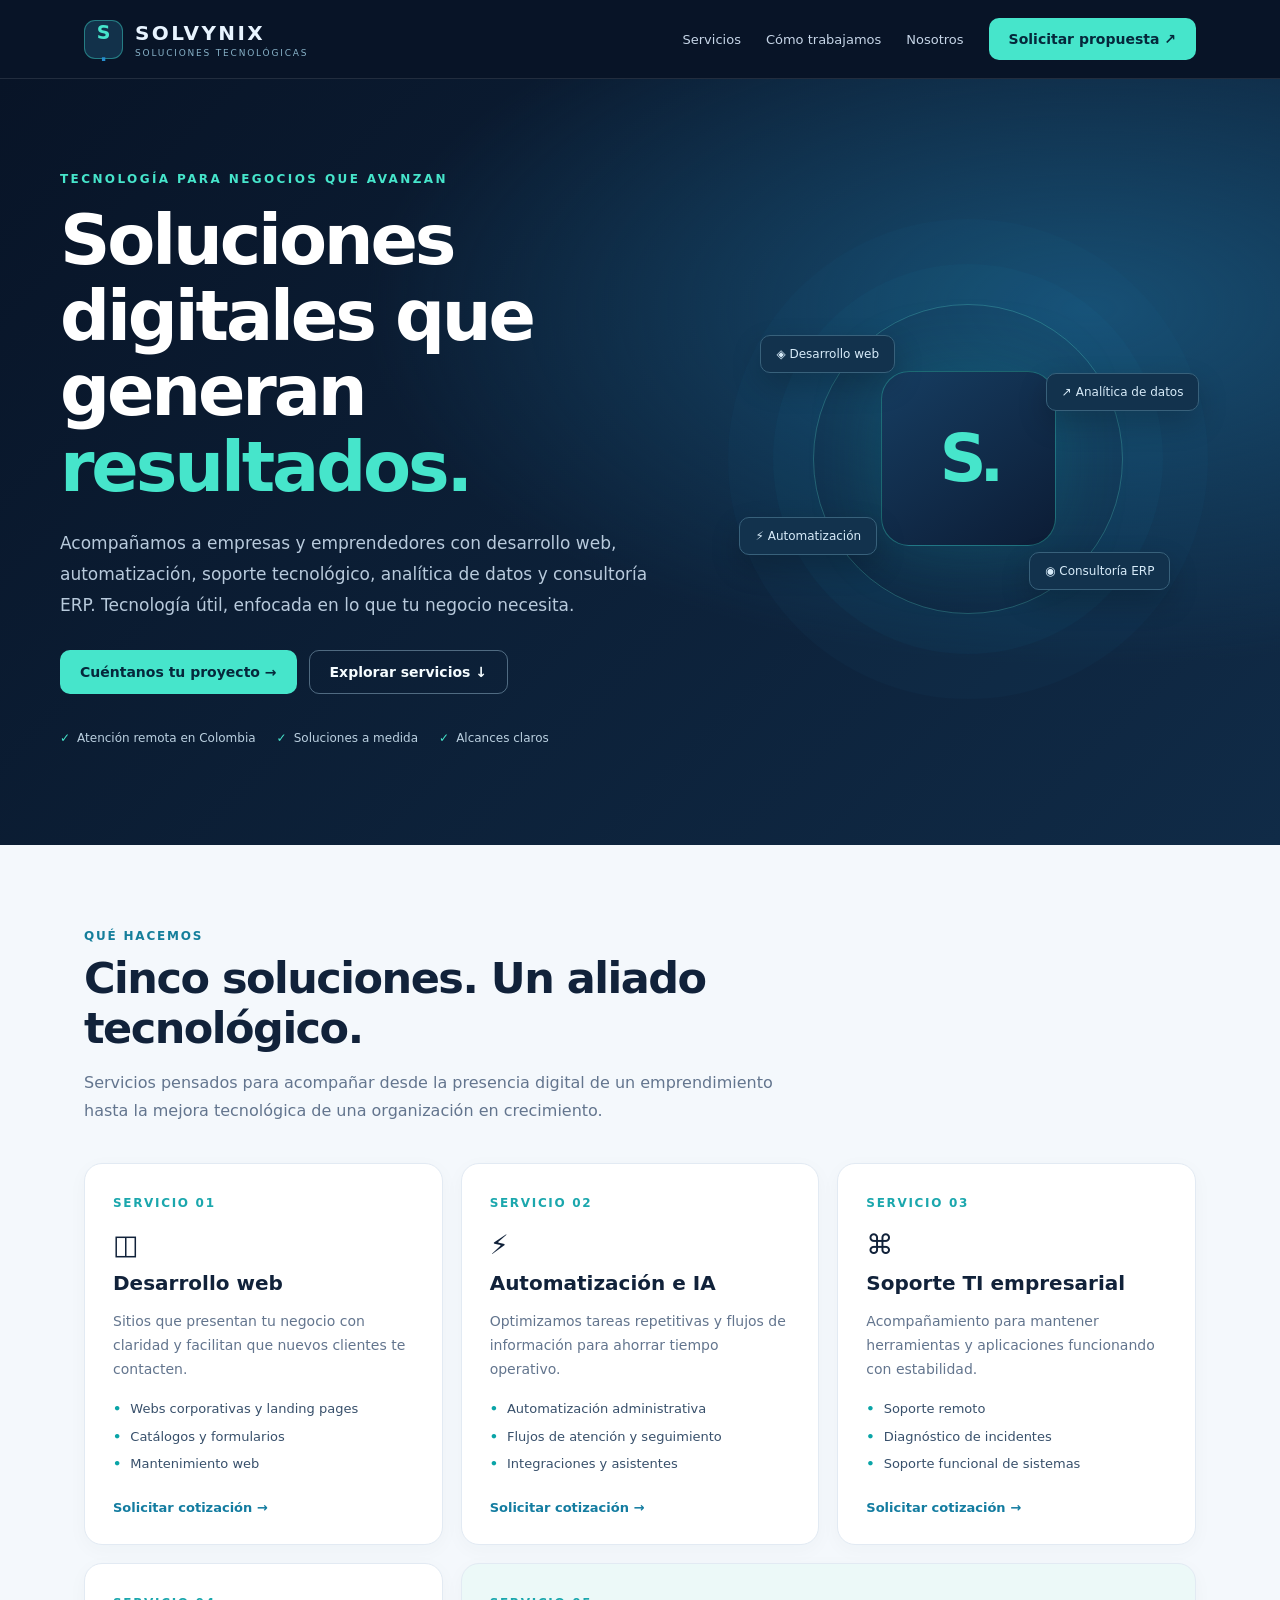
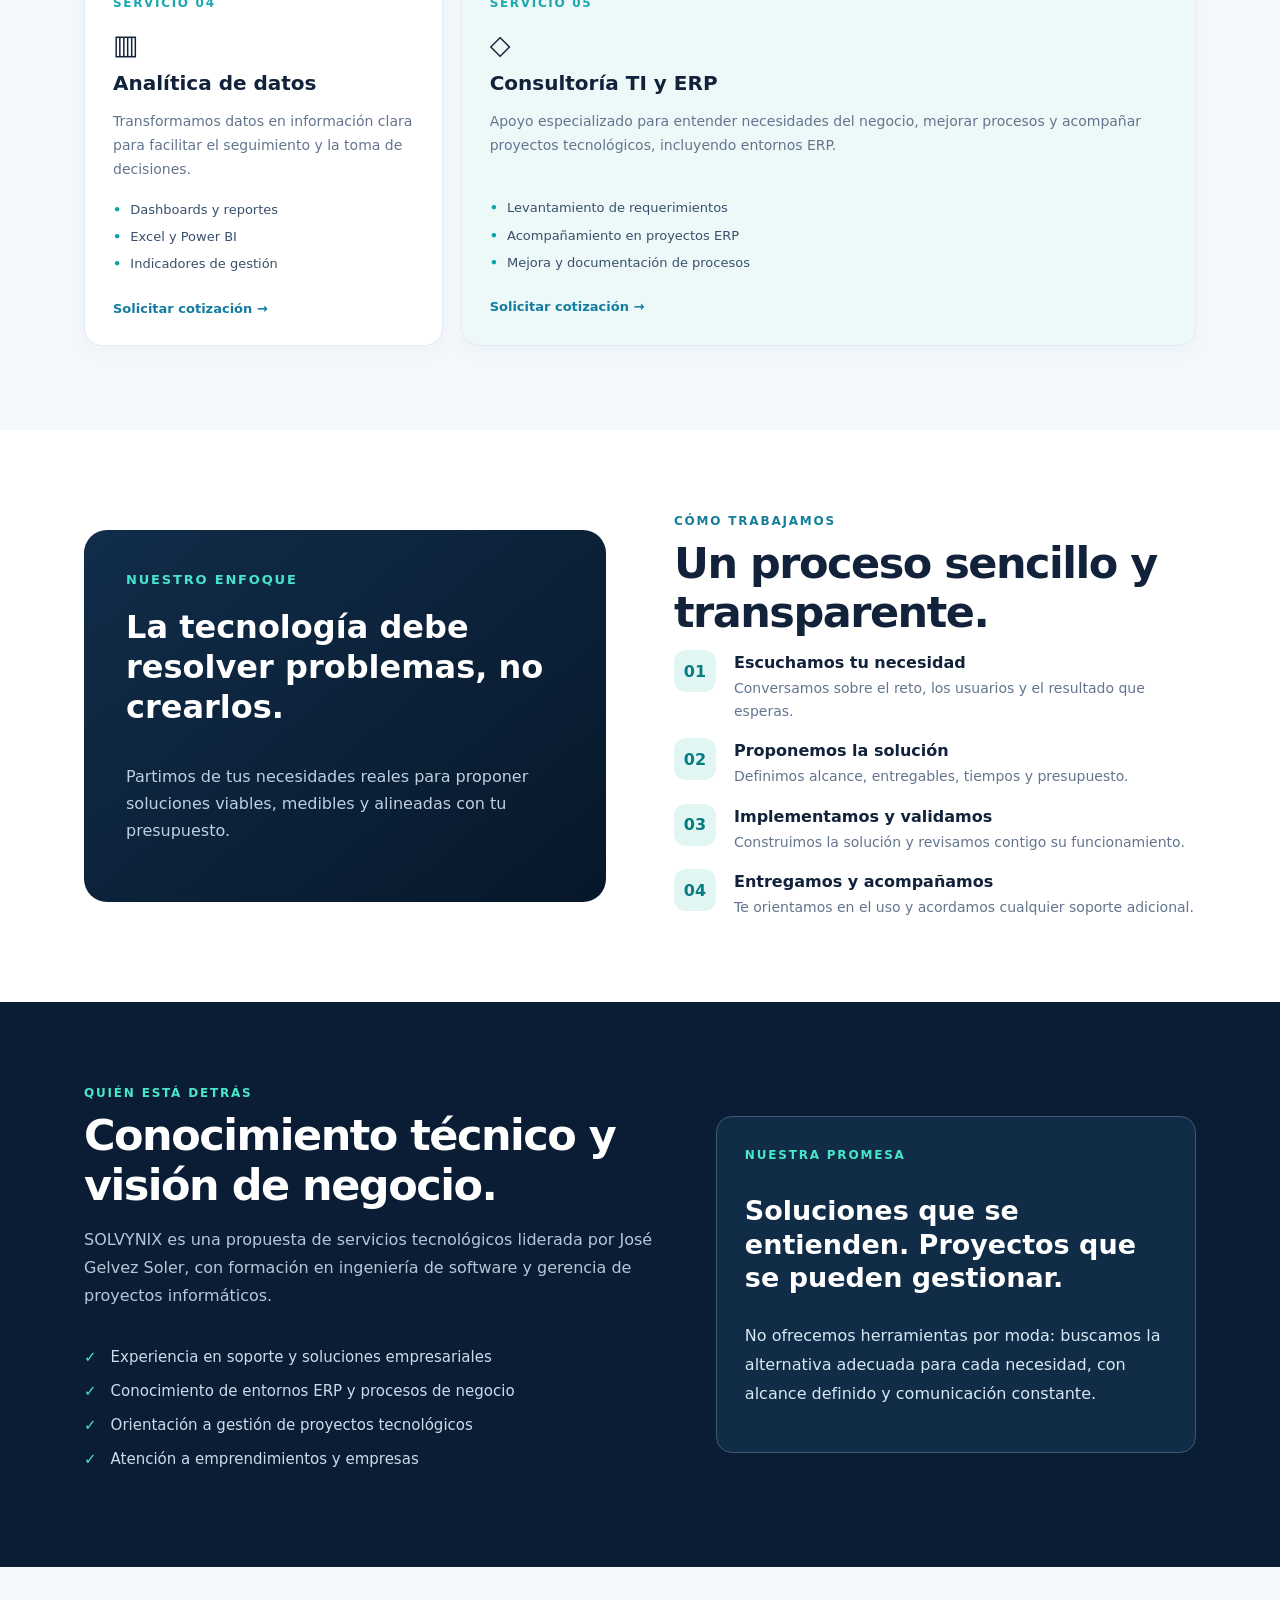
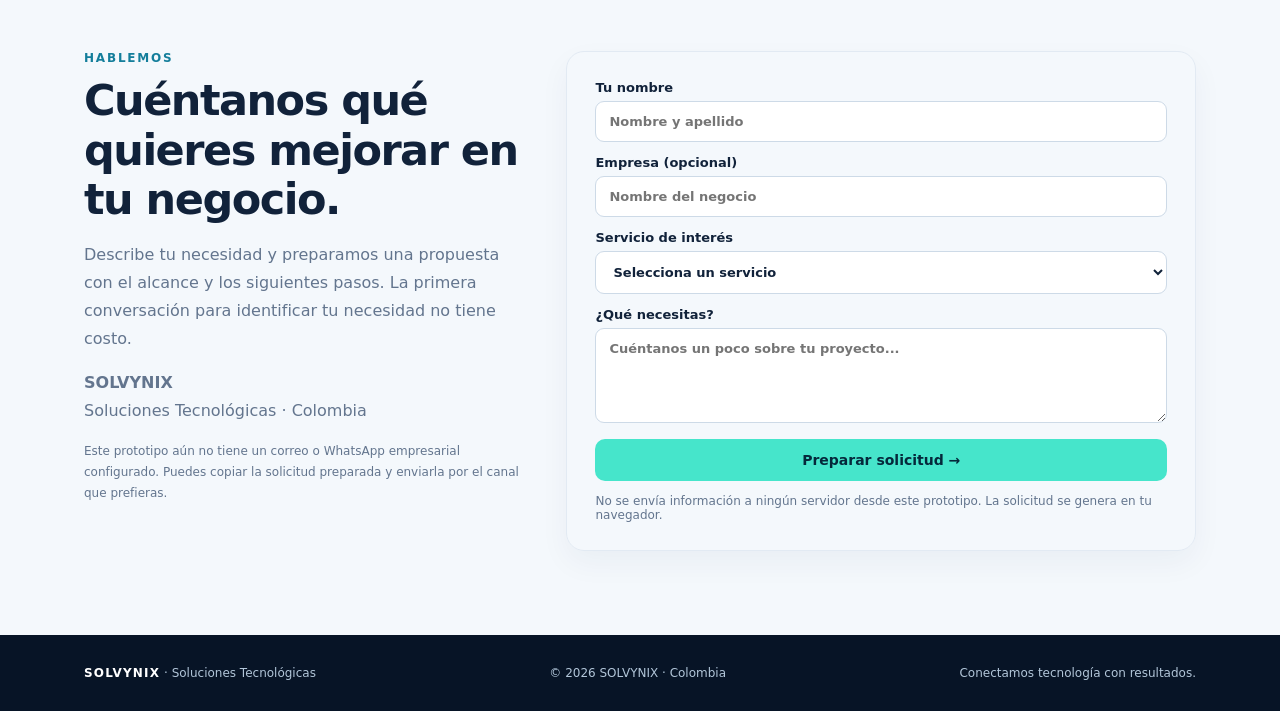
==== index.html @ fec9b582 "Add files via upload" ====
<!doctype html>
<html lang="es">
<head>
<meta charset="utf-8"/><meta name="viewport" content="width=device-width, initial-scale=1"/>
<meta name="description" content="SOLVYNIX: desarrollo web, automatización e IA, soporte TI, analítica de datos y consultoría ERP para empresas en Colombia."/>
<title>SOLVYNIX | Soluciones Tecnológicas</title>
<style>
:root{--navy:#081427;--navy2:#102440;--aqua:#46e5cb;--blue:#328ff5;--paper:#f4f8fc;--ink:#11223a;--muted:#63758e;--line:#e2eaf3}*{box-sizing:border-box}html{scroll-behavior:smooth}body{margin:0;font-family:Inter,ui-sans-serif,system-ui,-apple-system,"Segoe UI",sans-serif;color:var(--ink);background:white}a{text-decoration:none;color:inherit}button,input,textarea,select{font:inherit}button{cursor:pointer} .container{max-width:1160px;padding:0 24px;margin:auto}.top{background:var(--navy);color:#e8f4ff;position:sticky;top:0;z-index:99;border-bottom:1px solid #ffffff1b}.bar{display:flex;align-items:center;justify-content:space-between;min-height:78px;gap:20px}.brand{display:flex;align-items:center;gap:12px}.brand-mark{width:39px;height:39px;border:1px solid #40ead569;border-radius:11px;display:grid;place-items:center;color:var(--aqua);font-weight:900;font-size:19px;background:#12314a}.brand strong{letter-spacing:.12em;font-size:20px}.brand small{display:block;color:#87b1c7;font-size:9px;letter-spacing:.2em;margin-top:3px}.navlinks{display:flex;gap:25px;align-items:center;font-size:13px;color:#c6d5e7}.navlinks a:hover{color:var(--aqua)}.btn{border:0;border-radius:10px;padding:13px 20px;display:inline-flex;align-items:center;justify-content:center;gap:8px;font-weight:700;font-size:14px;transition:transform .2s,background .2s}.btn:hover{transform:translateY(-2px)}.primary{background:var(--aqua);color:#05283b}.outline{border:1px solid #94b6cc80;color:#f5fcff;background:transparent}.dark{background:var(--navy);color:white}.menu{display:none;background:transparent;color:white;border:1px solid #ffffff45;border-radius:8px;padding:8px}.hero{background:radial-gradient(ellipse at 85% 30%,#174e72 0,transparent 47%),linear-gradient(135deg,#081427,#102b47);color:white;overflow:hidden}.hero-inner{display:grid;grid-template-columns:1.1fr .9fr;gap:42px;align-items:center;padding:93px 0 100px}.eyebrow{text-transform:uppercase;font-size:12px;letter-spacing:.2em;font-weight:800;color:var(--aqua)}h1{font-size:clamp(42px,5.5vw,70px);line-height:1.08;letter-spacing:-.045em;margin:17px 0 23px}h1 em{font-style:normal;color:var(--aqua)}.lead{font-size:17px;line-height:1.8;color:#b8cadc;max-width:610px}.actions{display:flex;flex-wrap:wrap;gap:12px;margin-top:30px}.checks{display:flex;gap:21px;flex-wrap:wrap;color:#bbd0e0;font-size:12px;margin-top:37px}.checks span:before{content:'✓';color:var(--aqua);margin-right:7px}.visual{position:relative;min-height:380px;display:grid;place-items:center}.orbit{width:310px;height:310px;border-radius:50%;border:1px solid #64f8e43d;box-shadow:0 0 0 40px #1c90bb0c,0 0 0 85px #1c90bb09;display:grid;place-items:center;position:relative}.core{width:175px;height:175px;background:linear-gradient(145deg,#163d61,#0c1c35);border:1px solid #37ddc85e;box-shadow:0 0 80px #0bd7ca23;border-radius:28px;display:grid;place-items:center;font-size:65px;font-weight:900;color:var(--aqua);letter-spacing:-.11em}.pill{position:absolute;background:#12324d;border:1px solid #38617b;border-radius:10px;padding:11px 15px;font-size:12px;color:#d7ebf9;box-shadow:0 12px 30px #0003}.p1{top:30px;left:-54px}.p2{top:68px;right:-77px}.p3{bottom:58px;left:-75px}.p4{bottom:23px;right:-48px}.section{padding:84px 0}.soft{background:var(--paper)}.section-head{max-width:735px;margin-bottom:38px}.kicker{color:#147e9b;font-weight:800;text-transform:uppercase;font-size:12px;letter-spacing:.15em}h2{font-size:clamp(29px,4vw,43px);line-height:1.15;letter-spacing:-.035em;margin:11px 0 13px}.section-head p{color:var(--muted);line-height:1.75}.cards{display:grid;grid-template-columns:repeat(3,1fr);gap:18px}.card{border:1px solid var(--line);border-radius:18px;padding:28px;background:#fff;box-shadow:0 5px 20px #15314b08}.card:hover{border-color:#65c5d4;box-shadow:0 14px 34px #15314b14}.card .num{color:#1ba7ad;font-size:12px;font-weight:800;letter-spacing:.14em}.card .symbol{font-size:27px;margin:18px 0 9px}.card h3{font-size:20px;line-height:1.3;margin:10px 0}.card p{color:var(--muted);font-size:14px;line-height:1.7;min-height:70px}.card ul{padding:0;list-style:none;color:#38506b;font-size:13px;line-height:2.1}.card li:before{content:'•';color:#0aa4a7;font-weight:bold;margin-right:9px}.card a{display:inline-flex;font-size:13px;font-weight:750;color:#137ca0;margin-top:10px}.card.wide{grid-column:span 2;background:#ecf9f8}.split{display:grid;grid-template-columns:1fr 1fr;gap:68px;align-items:center}.dark-panel{background:linear-gradient(140deg,#112d4a,#071729);border-radius:23px;padding:42px;color:white;min-height:355px;display:flex;flex-direction:column;justify-content:center}.dark-panel .small{color:var(--aqua);font-size:13px;letter-spacing:.14em;text-transform:uppercase;font-weight:800}.dark-panel h3{font-size:32px;line-height:1.25;margin:20px 0}.dark-panel p{color:#bdd0e2;line-height:1.7}.steps{display:grid;gap:16px}.step{display:flex;gap:18px;align-items:flex-start}.step b{display:grid;place-items:center;flex-shrink:0;height:42px;width:42px;border-radius:12px;background:#e1f6f3;color:#087d81}.step strong{display:block;margin:3px 0 5px}.step p{margin:0;color:var(--muted);font-size:14px;line-height:1.6}.expert{background:#0b1d34;color:white}.expert .section-head p{color:#b7c6d8}.expert-grid{display:grid;grid-template-columns:1.1fr .9fr;gap:45px;align-items:center}.expert ul{list-style:none;padding:0;display:grid;gap:16px;color:#ccdbeb;font-size:15px}.expert li:before{content:'✓';margin-right:14px;color:var(--aqua)}.expert-note{border:1px solid #3c5b75;background:#112c46;padding:28px;border-radius:16px;line-height:1.8;color:#d7e7f3}.contact-wrap{display:grid;grid-template-columns:.82fr 1.18fr;gap:45px;align-items:start}.contact-wrap p{color:var(--muted);line-height:1.75}.contact-box{border:1px solid var(--line);border-radius:18px;padding:28px;box-shadow:0 12px 30px #1731500c}.fields{display:grid;gap:13px}.fields label{font-size:13px;font-weight:700}.fields input,.fields select,.fields textarea{width:100%;padding:12px 13px;border:1px solid #cddae7;border-radius:9px;background:white;color:var(--ink);margin-top:6px;outline-color:#1ab8b1}.fields textarea{min-height:95px;resize:vertical}.muted{font-size:12px;color:var(--muted)}.status{font-size:13px;padding:12px;background:#eff9fa;border-radius:8px;display:none;line-height:1.6}.footer{background:#071426;color:#b2c6d9;padding:31px 0;font-size:12px}.foot-inner{display:flex;justify-content:space-between;gap:18px;flex-wrap:wrap}.foot-inner strong{color:white;letter-spacing:.1em}.mobile-only{display:none}@media(max-width:850px){.navlinks{display:none;position:absolute;top:77px;left:0;right:0;background:#0b1d34;padding:24px;flex-direction:column;align-items:flex-start}.navlinks.show{display:flex}.menu{display:block}.hero-inner{grid-template-columns:1fr;padding:70px 0}.visual{min-height:310px}.orbit{transform:scale(.76)}.cards{grid-template-columns:repeat(2,1fr)}.split,.expert-grid,.contact-wrap{grid-template-columns:1fr;gap:32px}.section{padding:65px 0}}@media(max-width:580px){.container{padding:0 18px}.hero-inner{padding:53px 0 37px}.visual{min-height:260px}.orbit{transform:scale(.66)}h1{font-size:43px}.lead{font-size:15px}.cards{grid-template-columns:1fr}.card.wide{grid-column:span 1}.card p{min-height:0}.bar{min-height:70px}.brand strong{font-size:17px}.navlinks{top:69px}.actions .btn{width:100%}.contact-box{padding:20px}}
</style>
</head>
<body>
<header class="top"><div class="container bar"><a href="#inicio" class="brand" aria-label="SOLVYNIX inicio"><span class="brand-mark">S<span style="color:#258dcd">.</span></span><span><strong>SOLVYNIX</strong><small>SOLUCIONES TECNOLÓGICAS</small></span></a><button class="menu" id="menu" aria-label="Abrir menú" aria-expanded="false">☰</button><nav class="navlinks" id="nav"><a href="#servicios">Servicios</a><a href="#metodologia">Cómo trabajamos</a><a href="#nosotros">Nosotros</a><a href="#contacto" class="btn primary">Solicitar propuesta ↗</a></nav></div></header>
<main>
<section class="hero" id="inicio"><div class="container hero-inner"><div><div class="eyebrow">Tecnología para negocios que avanzan</div><h1>Soluciones digitales que generan <em>resultados.</em></h1><p class="lead">Acompañamos a empresas y emprendedores con desarrollo web, automatización, soporte tecnológico, analítica de datos y consultoría ERP. Tecnología útil, enfocada en lo que tu negocio necesita.</p><div class="actions"><a href="#contacto" class="btn primary">Cuéntanos tu proyecto →</a><a href="#servicios" class="btn outline">Explorar servicios ↓</a></div><div class="checks"><span>Atención remota en Colombia</span><span>Soluciones a medida</span><span>Alcances claros</span></div></div><div class="visual" aria-hidden="true"><div class="orbit"><div class="core">S.</div><span class="pill p1">◈ Desarrollo web</span><span class="pill p2">↗ Analítica de datos</span><span class="pill p3">⚡ Automatización</span><span class="pill p4">◉ Consultoría ERP</span></div></div></div></section>
<section class="section soft" id="servicios"><div class="container"><div class="section-head"><div class="kicker">Qué hacemos</div><h2>Cinco soluciones. Un aliado tecnológico.</h2><p>Servicios pensados para acompañar desde la presencia digital de un emprendimiento hasta la mejora tecnológica de una organización en crecimiento.</p></div><div class="cards">
<article class="card"><span class="num">SERVICIO 01</span><div class="symbol">◫</div><h3>Desarrollo web</h3><p>Sitios que presentan tu negocio con claridad y facilitan que nuevos clientes te contacten.</p><ul><li>Webs corporativas y landing pages</li><li>Catálogos y formularios</li><li>Mantenimiento web</li></ul><a href="#contacto" data-service="Desarrollo web">Solicitar cotización →</a></article>
<article class="card"><span class="num">SERVICIO 02</span><div class="symbol">⚡</div><h3>Automatización e IA</h3><p>Optimizamos tareas repetitivas y flujos de información para ahorrar tiempo operativo.</p><ul><li>Automatización administrativa</li><li>Flujos de atención y seguimiento</li><li>Integraciones y asistentes</li></ul><a href="#contacto" data-service="Automatización e IA">Solicitar cotización →</a></article>
<article class="card"><span class="num">SERVICIO 03</span><div class="symbol">⌘</div><h3>Soporte TI empresarial</h3><p>Acompañamiento para mantener herramientas y aplicaciones funcionando con estabilidad.</p><ul><li>Soporte remoto</li><li>Diagnóstico de incidentes</li><li>Soporte funcional de sistemas</li></ul><a href="#contacto" data-service="Soporte TI empresarial">Solicitar cotización →</a></article>
<article class="card"><span class="num">SERVICIO 04</span><div class="symbol">▥</div><h3>Analítica de datos</h3><p>Transformamos datos en información clara para facilitar el seguimiento y la toma de decisiones.</p><ul><li>Dashboards y reportes</li><li>Excel y Power BI</li><li>Indicadores de gestión</li></ul><a href="#contacto" data-service="Analítica de datos">Solicitar cotización →</a></article>
<article class="card wide"><span class="num">SERVICIO 05</span><div class="symbol">◇</div><h3>Consultoría TI y ERP</h3><p>Apoyo especializado para entender necesidades del negocio, mejorar procesos y acompañar proyectos tecnológicos, incluyendo entornos ERP.</p><ul><li>Levantamiento de requerimientos</li><li>Acompañamiento en proyectos ERP</li><li>Mejora y documentación de procesos</li></ul><a href="#contacto" data-service="Consultoría TI y ERP">Solicitar cotización →</a></article>
</div></div></section>
<section class="section" id="metodologia"><div class="container split"><div class="dark-panel"><div class="small">Nuestro enfoque</div><h3>La tecnología debe resolver problemas, no crearlos.</h3><p>Partimos de tus necesidades reales para proponer soluciones viables, medibles y alineadas con tu presupuesto.</p></div><div><div class="kicker">Cómo trabajamos</div><h2>Un proceso sencillo y transparente.</h2><div class="steps"><div class="step"><b>01</b><div><strong>Escuchamos tu necesidad</strong><p>Conversamos sobre el reto, los usuarios y el resultado que esperas.</p></div></div><div class="step"><b>02</b><div><strong>Proponemos la solución</strong><p>Definimos alcance, entregables, tiempos y presupuesto.</p></div></div><div class="step"><b>03</b><div><strong>Implementamos y validamos</strong><p>Construimos la solución y revisamos contigo su funcionamiento.</p></div></div><div class="step"><b>04</b><div><strong>Entregamos y acompañamos</strong><p>Te orientamos en el uso y acordamos cualquier soporte adicional.</p></div></div></div></div></div></section>
<section class="section expert" id="nosotros"><div class="container expert-grid"><div><div class="section-head"><div class="kicker" style="color:#48e7c9">Quién está detrás</div><h2>Conocimiento técnico y visión de negocio.</h2><p>SOLVYNIX es una propuesta de servicios tecnológicos liderada por José Gelvez Soler, con formación en ingeniería de software y gerencia de proyectos informáticos.</p></div><ul><li>Experiencia en soporte y soluciones empresariales</li><li>Conocimiento de entornos ERP y procesos de negocio</li><li>Orientación a gestión de proyectos tecnológicos</li><li>Atención a emprendimientos y empresas</li></ul></div><div class="expert-note"><div class="kicker" style="color:#48e7c9">Nuestra promesa</div><h3 style="font-size:27px;line-height:1.25;color:white">Soluciones que se entienden. Proyectos que se pueden gestionar.</h3><p>No ofrecemos herramientas por moda: buscamos la alternativa adecuada para cada necesidad, con alcance definido y comunicación constante.</p></div></div></section>
<section class="section soft" id="contacto"><div class="container contact-wrap"><div><div class="kicker">Hablemos</div><h2>Cuéntanos qué quieres mejorar en tu negocio.</h2><p>Describe tu necesidad y preparamos una propuesta con el alcance y los siguientes pasos. La primera conversación para identificar tu necesidad no tiene costo.</p><p><strong>SOLVYNIX</strong><br/>Soluciones Tecnológicas · Colombia</p><p class="muted">Este prototipo aún no tiene un correo o WhatsApp empresarial configurado. Puedes copiar la solicitud preparada y enviarla por el canal que prefieras.</p></div><form class="contact-box fields" id="leadForm"><label>Tu nombre<input id="name" placeholder="Nombre y apellido" required maxlength="100"/></label><label>Empresa (opcional)<input id="company" placeholder="Nombre del negocio" maxlength="100"/></label><label>Servicio de interés<select id="service" required><option value="">Selecciona un servicio</option><option>Desarrollo web</option><option>Automatización e IA</option><option>Soporte TI empresarial</option><option>Analítica de datos</option><option>Consultoría TI y ERP</option><option>No estoy seguro / otro</option></select></label><label>¿Qué necesitas?<textarea id="message" placeholder="Cuéntanos un poco sobre tu proyecto..." required maxlength="1500"></textarea></label><button type="submit" class="btn primary">Preparar solicitud →</button><div class="status" id="status" role="status"></div><div id="result" style="display:none"><label>Mensaje listo para compartir<textarea id="prepared" readonly style="min-height:180px"></textarea></label><button class="btn dark" type="button" id="copy">Copiar solicitud</button></div><span class="muted">No se envía información a ningún servidor desde este prototipo. La solicitud se genera en tu navegador.</span></form></div></section>
</main><footer class="footer"><div class="container foot-inner"><span><strong>SOLVYNIX</strong> · Soluciones Tecnológicas</span><span>© <span id="year"></span> SOLVYNIX · Colombia</span><span>Conectamos tecnología con resultados.</span></div></footer>
<script>
document.getElementById('year').textContent=new Date().getFullYear();const menu=document.getElementById('menu'),nav=document.getElementById('nav');menu.addEventListener('click',()=>{const open=nav.classList.toggle('show');menu.setAttribute('aria-expanded',String(open));menu.textContent=open?'✕':'☰'});nav.querySelectorAll('a').forEach(a=>a.addEventListener('click',()=>{nav.classList.remove('show');menu.setAttribute('aria-expanded','false');menu.textContent='☰'}));document.querySelectorAll('[data-service]').forEach(a=>a.addEventListener('click',()=>{document.getElementById('service').value=a.dataset.service}));document.getElementById('leadForm').addEventListener('submit',e=>{e.preventDefault();const v=id=>document.getElementById(id).value.trim();const output=`Hola, SOLVYNIX. Quiero solicitar una propuesta.\n\nNombre: ${v('name')}\nEmpresa: ${v('company')||'No especificada'}\nServicio: ${v('service')}\nNecesidad: ${v('message')}`;document.getElementById('prepared').value=output;document.getElementById('result').style.display='grid';document.getElementById('status').style.display='block';document.getElementById('status').textContent='Solicitud preparada. Cópiala y envíala por tu canal de contacto preferido.'});document.getElementById('copy').addEventListener('click',async()=>{const t=document.getElementById('prepared');try{await navigator.clipboard.writeText(t.value);document.getElementById('status').textContent='Solicitud copiada. Ya puedes pegarla en tu correo o chat.'}catch(e){t.select();document.execCommand('copy');document.getElementById('status').textContent='Solicitud seleccionada. Puedes copiarla manualmente.'}})
</script>
</body></html>
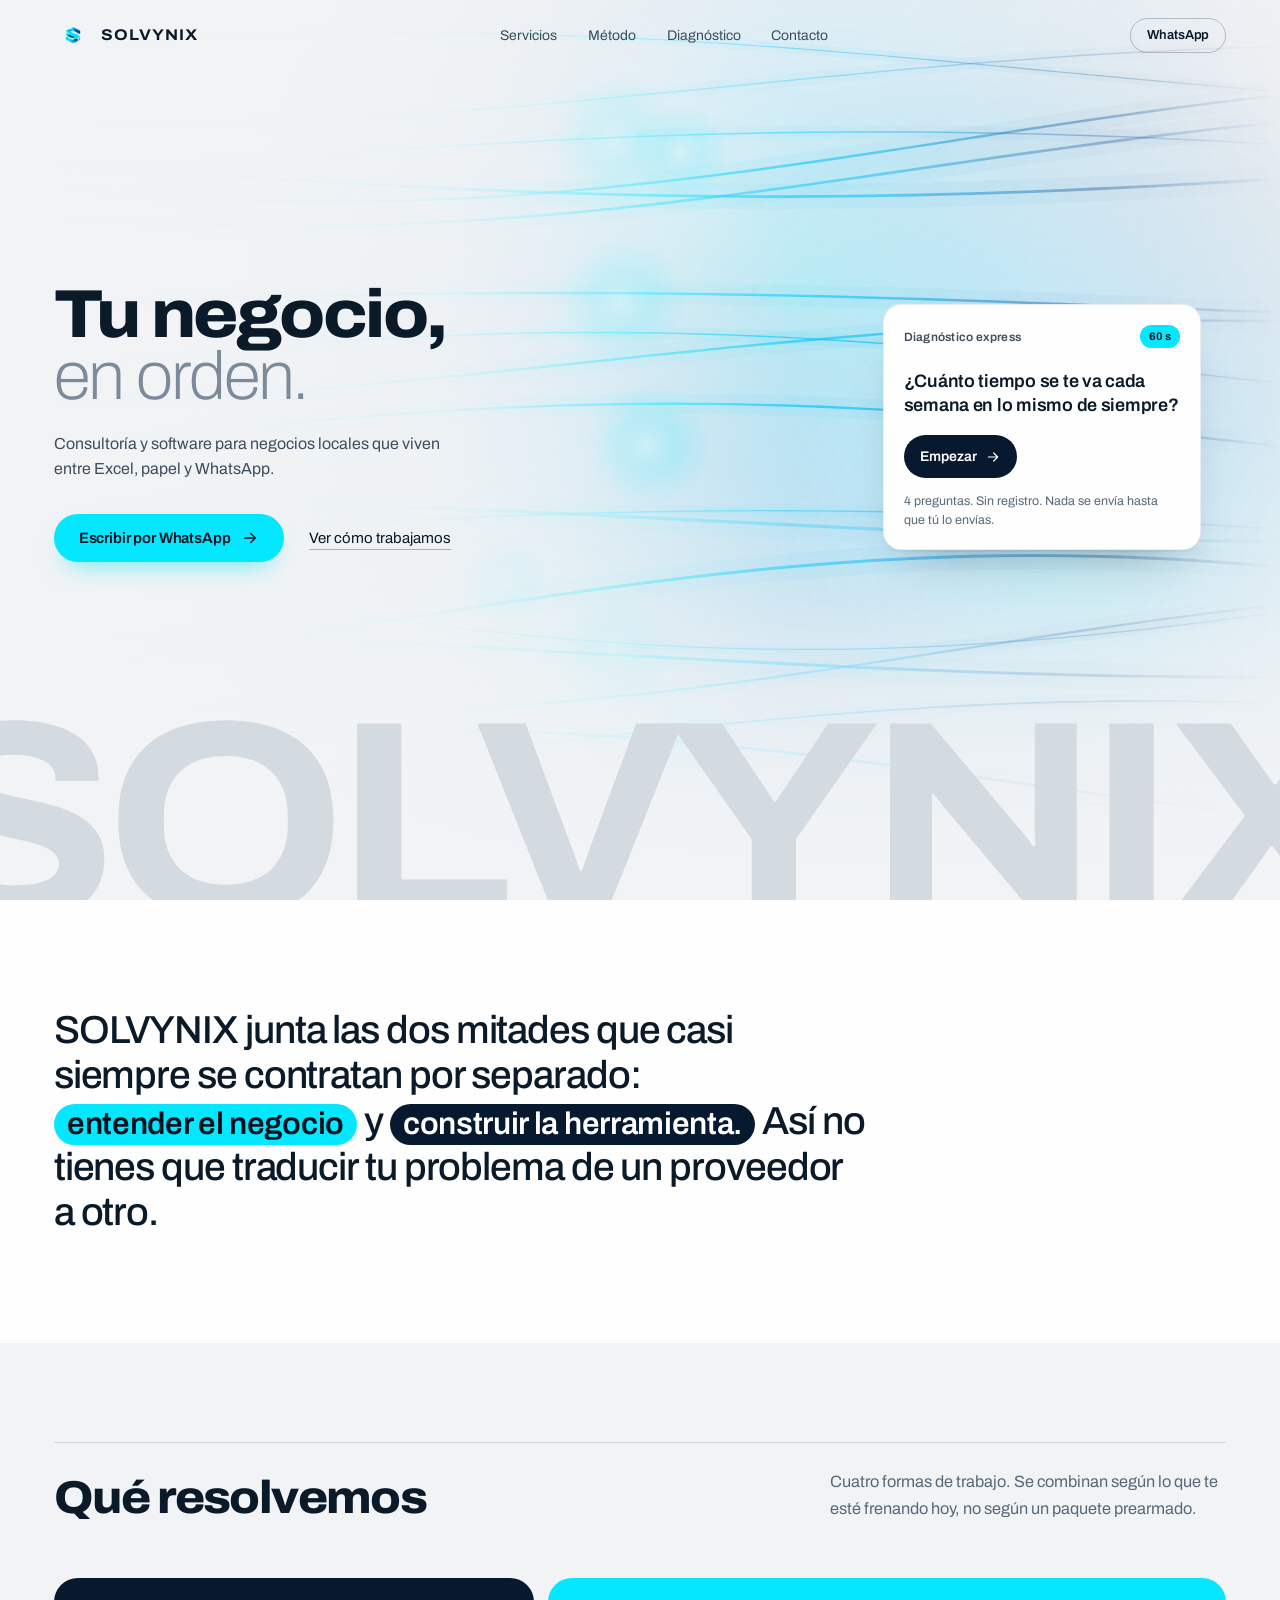
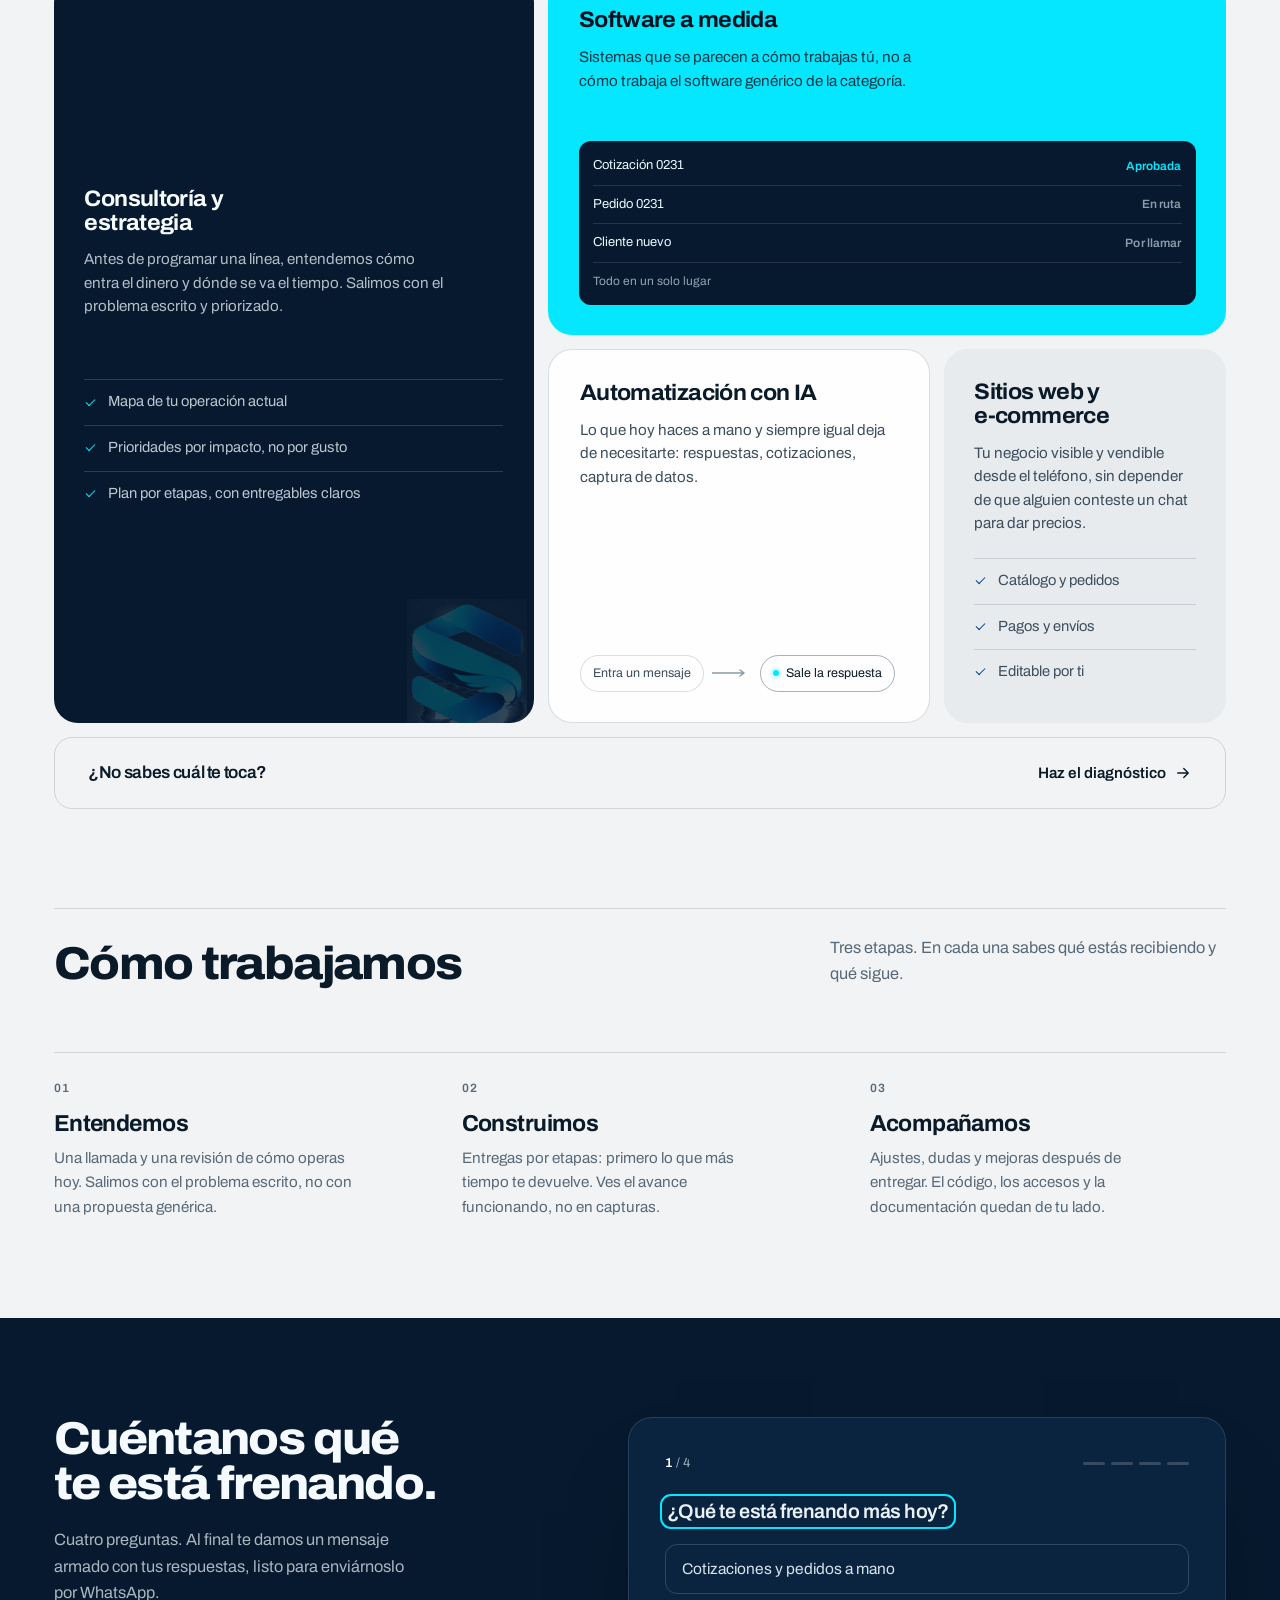
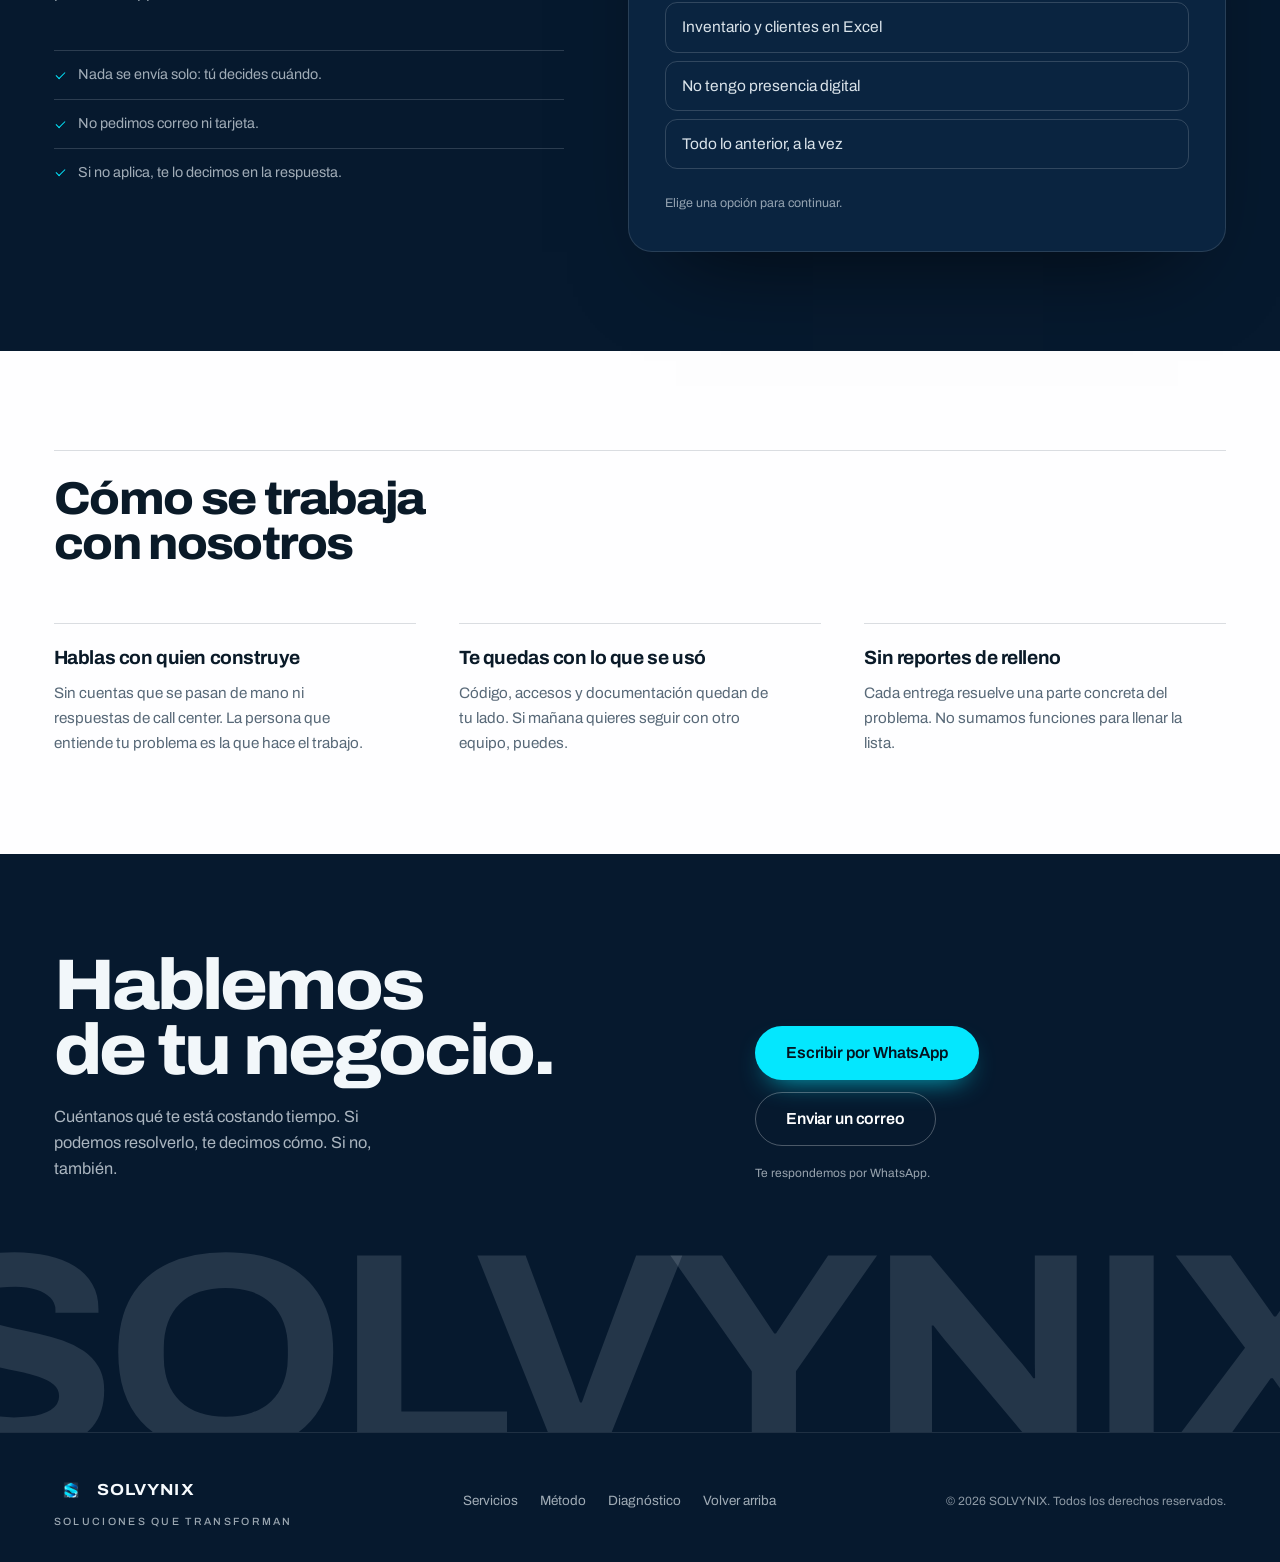
==== commit 26c7b00a: "Add files via upload" ====
--- a/index.html
+++ b/index.html
@@ -1,29 +1,331 @@
-<!doctype html>
+<!DOCTYPE html>
 <html lang="es">
 <head>
-<meta charset="utf-8"/><meta name="viewport" content="width=device-width, initial-scale=1"/>
-<meta name="description" content="SOLVYNIX: desarrollo web, automatización e IA, soporte TI, analítica de datos y consultoría ERP para empresas en Colombia."/>
-<title>SOLVYNIX | Soluciones Tecnológicas</title>
-<style>
-:root{--navy:#081427;--navy2:#102440;--aqua:#46e5cb;--blue:#328ff5;--paper:#f4f8fc;--ink:#11223a;--muted:#63758e;--line:#e2eaf3}*{box-sizing:border-box}html{scroll-behavior:smooth}body{margin:0;font-family:Inter,ui-sans-serif,system-ui,-apple-system,"Segoe UI",sans-serif;color:var(--ink);background:white}a{text-decoration:none;color:inherit}button,input,textarea,select{font:inherit}button{cursor:pointer} .container{max-width:1160px;padding:0 24px;margin:auto}.top{background:var(--navy);color:#e8f4ff;position:sticky;top:0;z-index:99;border-bottom:1px solid #ffffff1b}.bar{display:flex;align-items:center;justify-content:space-between;min-height:78px;gap:20px}.brand{display:flex;align-items:center;gap:12px}.brand-mark{width:39px;height:39px;border:1px solid #40ead569;border-radius:11px;display:grid;place-items:center;color:var(--aqua);font-weight:900;font-size:19px;background:#12314a}.brand strong{letter-spacing:.12em;font-size:20px}.brand small{display:block;color:#87b1c7;font-size:9px;letter-spacing:.2em;margin-top:3px}.navlinks{display:flex;gap:25px;align-items:center;font-size:13px;color:#c6d5e7}.navlinks a:hover{color:var(--aqua)}.btn{border:0;border-radius:10px;padding:13px 20px;display:inline-flex;align-items:center;justify-content:center;gap:8px;font-weight:700;font-size:14px;transition:transform .2s,background .2s}.btn:hover{transform:translateY(-2px)}.primary{background:var(--aqua);color:#05283b}.outline{border:1px solid #94b6cc80;color:#f5fcff;background:transparent}.dark{background:var(--navy);color:white}.menu{display:none;background:transparent;color:white;border:1px solid #ffffff45;border-radius:8px;padding:8px}.hero{background:radial-gradient(ellipse at 85% 30%,#174e72 0,transparent 47%),linear-gradient(135deg,#081427,#102b47);color:white;overflow:hidden}.hero-inner{display:grid;grid-template-columns:1.1fr .9fr;gap:42px;align-items:center;padding:93px 0 100px}.eyebrow{text-transform:uppercase;font-size:12px;letter-spacing:.2em;font-weight:800;color:var(--aqua)}h1{font-size:clamp(42px,5.5vw,70px);line-height:1.08;letter-spacing:-.045em;margin:17px 0 23px}h1 em{font-style:normal;color:var(--aqua)}.lead{font-size:17px;line-height:1.8;color:#b8cadc;max-width:610px}.actions{display:flex;flex-wrap:wrap;gap:12px;margin-top:30px}.checks{display:flex;gap:21px;flex-wrap:wrap;color:#bbd0e0;font-size:12px;margin-top:37px}.checks span:before{content:'✓';color:var(--aqua);margin-right:7px}.visual{position:relative;min-height:380px;display:grid;place-items:center}.orbit{width:310px;height:310px;border-radius:50%;border:1px solid #64f8e43d;box-shadow:0 0 0 40px #1c90bb0c,0 0 0 85px #1c90bb09;display:grid;place-items:center;position:relative}.core{width:175px;height:175px;background:linear-gradient(145deg,#163d61,#0c1c35);border:1px solid #37ddc85e;box-shadow:0 0 80px #0bd7ca23;border-radius:28px;display:grid;place-items:center;font-size:65px;font-weight:900;color:var(--aqua);letter-spacing:-.11em}.pill{position:absolute;background:#12324d;border:1px solid #38617b;border-radius:10px;padding:11px 15px;font-size:12px;color:#d7ebf9;box-shadow:0 12px 30px #0003}.p1{top:30px;left:-54px}.p2{top:68px;right:-77px}.p3{bottom:58px;left:-75px}.p4{bottom:23px;right:-48px}.section{padding:84px 0}.soft{background:var(--paper)}.section-head{max-width:735px;margin-bottom:38px}.kicker{color:#147e9b;font-weight:800;text-transform:uppercase;font-size:12px;letter-spacing:.15em}h2{font-size:clamp(29px,4vw,43px);line-height:1.15;letter-spacing:-.035em;margin:11px 0 13px}.section-head p{color:var(--muted);line-height:1.75}.cards{display:grid;grid-template-columns:repeat(3,1fr);gap:18px}.card{border:1px solid var(--line);border-radius:18px;padding:28px;background:#fff;box-shadow:0 5px 20px #15314b08}.card:hover{border-color:#65c5d4;box-shadow:0 14px 34px #15314b14}.card .num{color:#1ba7ad;font-size:12px;font-weight:800;letter-spacing:.14em}.card .symbol{font-size:27px;margin:18px 0 9px}.card h3{font-size:20px;line-height:1.3;margin:10px 0}.card p{color:var(--muted);font-size:14px;line-height:1.7;min-height:70px}.card ul{padding:0;list-style:none;color:#38506b;font-size:13px;line-height:2.1}.card li:before{content:'•';color:#0aa4a7;font-weight:bold;margin-right:9px}.card a{display:inline-flex;font-size:13px;font-weight:750;color:#137ca0;margin-top:10px}.card.wide{grid-column:span 2;background:#ecf9f8}.split{display:grid;grid-template-columns:1fr 1fr;gap:68px;align-items:center}.dark-panel{background:linear-gradient(140deg,#112d4a,#071729);border-radius:23px;padding:42px;color:white;min-height:355px;display:flex;flex-direction:column;justify-content:center}.dark-panel .small{color:var(--aqua);font-size:13px;letter-spacing:.14em;text-transform:uppercase;font-weight:800}.dark-panel h3{font-size:32px;line-height:1.25;margin:20px 0}.dark-panel p{color:#bdd0e2;line-height:1.7}.steps{display:grid;gap:16px}.step{display:flex;gap:18px;align-items:flex-start}.step b{display:grid;place-items:center;flex-shrink:0;height:42px;width:42px;border-radius:12px;background:#e1f6f3;color:#087d81}.step strong{display:block;margin:3px 0 5px}.step p{margin:0;color:var(--muted);font-size:14px;line-height:1.6}.expert{background:#0b1d34;color:white}.expert .section-head p{color:#b7c6d8}.expert-grid{display:grid;grid-template-columns:1.1fr .9fr;gap:45px;align-items:center}.expert ul{list-style:none;padding:0;display:grid;gap:16px;color:#ccdbeb;font-size:15px}.expert li:before{content:'✓';margin-right:14px;color:var(--aqua)}.expert-note{border:1px solid #3c5b75;background:#112c46;padding:28px;border-radius:16px;line-height:1.8;color:#d7e7f3}.contact-wrap{display:grid;grid-template-columns:.82fr 1.18fr;gap:45px;align-items:start}.contact-wrap p{color:var(--muted);line-height:1.75}.contact-box{border:1px solid var(--line);border-radius:18px;padding:28px;box-shadow:0 12px 30px #1731500c}.fields{display:grid;gap:13px}.fields label{font-size:13px;font-weight:700}.fields input,.fields select,.fields textarea{width:100%;padding:12px 13px;border:1px solid #cddae7;border-radius:9px;background:white;color:var(--ink);margin-top:6px;outline-color:#1ab8b1}.fields textarea{min-height:95px;resize:vertical}.muted{font-size:12px;color:var(--muted)}.status{font-size:13px;padding:12px;background:#eff9fa;border-radius:8px;display:none;line-height:1.6}.footer{background:#071426;color:#b2c6d9;padding:31px 0;font-size:12px}.foot-inner{display:flex;justify-content:space-between;gap:18px;flex-wrap:wrap}.foot-inner strong{color:white;letter-spacing:.1em}.mobile-only{display:none}@media(max-width:850px){.navlinks{display:none;position:absolute;top:77px;left:0;right:0;background:#0b1d34;padding:24px;flex-direction:column;align-items:flex-start}.navlinks.show{display:flex}.menu{display:block}.hero-inner{grid-template-columns:1fr;padding:70px 0}.visual{min-height:310px}.orbit{transform:scale(.76)}.cards{grid-template-columns:repeat(2,1fr)}.split,.expert-grid,.contact-wrap{grid-template-columns:1fr;gap:32px}.section{padding:65px 0}}@media(max-width:580px){.container{padding:0 18px}.hero-inner{padding:53px 0 37px}.visual{min-height:260px}.orbit{transform:scale(.66)}h1{font-size:43px}.lead{font-size:15px}.cards{grid-template-columns:1fr}.card.wide{grid-column:span 1}.card p{min-height:0}.bar{min-height:70px}.brand strong{font-size:17px}.navlinks{top:69px}.actions .btn{width:100%}.contact-box{padding:20px}}
-</style>
+  <meta charset="utf-8">
+  <meta name="viewport" content="width=device-width, initial-scale=1">
+  <title>SOLVYNIX — Consultoría y software para negocios locales</title>
+  <meta name="description" content="SOLVYNIX ordena la operación de tu negocio y construye el software que la sostiene. Consultoría, sistemas a medida, automatización y sitios web para PyMEs.">
+  <meta name="theme-color" content="#06192E">
+  <link rel="icon" href="assets/img/favicon-32.png" sizes="32x32">
+  <link rel="icon" href="assets/img/favicon-192.png" sizes="192x192">
+  <link rel="apple-touch-icon" href="assets/img/favicon-192.png">
+
+  <meta property="og:type" content="website">
+  <meta property="og:title" content="SOLVYNIX — Soluciones que transforman">
+  <meta property="og:description" content="Consultoría y software para negocios locales que ya no dan abasto entre Excel, papel y WhatsApp.">
+  <meta property="og:image" content="assets/img/logo-principal.png">
+  <meta property="og:locale" content="es_MX">
+
+  <link rel="stylesheet" href="assets/css/fuente.css">
+  <link rel="stylesheet" href="assets/css/estilos.css">
+
+  <script>
+    document.documentElement.classList.add('js');
+    window.addEventListener('load', function () {
+      window.setTimeout(function () {
+        if (!document.documentElement.classList.contains('is-ready')) {
+          document.documentElement.classList.remove('js');
+        }
+      }, 1200);
+    });
+  </script>
 </head>
 <body>
-<header class="top"><div class="container bar"><a href="#inicio" class="brand" aria-label="SOLVYNIX inicio"><span class="brand-mark">S<span style="color:#258dcd">.</span></span><span><strong>SOLVYNIX</strong><small>SOLUCIONES TECNOLÓGICAS</small></span></a><button class="menu" id="menu" aria-label="Abrir menú" aria-expanded="false">☰</button><nav class="navlinks" id="nav"><a href="#servicios">Servicios</a><a href="#metodologia">Cómo trabajamos</a><a href="#nosotros">Nosotros</a><a href="#contacto" class="btn primary">Solicitar propuesta ↗</a></nav></div></header>
-<main>
-<section class="hero" id="inicio"><div class="container hero-inner"><div><div class="eyebrow">Tecnología para negocios que avanzan</div><h1>Soluciones digitales que generan <em>resultados.</em></h1><p class="lead">Acompañamos a empresas y emprendedores con desarrollo web, automatización, soporte tecnológico, analítica de datos y consultoría ERP. Tecnología útil, enfocada en lo que tu negocio necesita.</p><div class="actions"><a href="#contacto" class="btn primary">Cuéntanos tu proyecto →</a><a href="#servicios" class="btn outline">Explorar servicios ↓</a></div><div class="checks"><span>Atención remota en Colombia</span><span>Soluciones a medida</span><span>Alcances claros</span></div></div><div class="visual" aria-hidden="true"><div class="orbit"><div class="core">S.</div><span class="pill p1">◈ Desarrollo web</span><span class="pill p2">↗ Analítica de datos</span><span class="pill p3">⚡ Automatización</span><span class="pill p4">◉ Consultoría ERP</span></div></div></div></section>
-<section class="section soft" id="servicios"><div class="container"><div class="section-head"><div class="kicker">Qué hacemos</div><h2>Cinco soluciones. Un aliado tecnológico.</h2><p>Servicios pensados para acompañar desde la presencia digital de un emprendimiento hasta la mejora tecnológica de una organización en crecimiento.</p></div><div class="cards">
-<article class="card"><span class="num">SERVICIO 01</span><div class="symbol">◫</div><h3>Desarrollo web</h3><p>Sitios que presentan tu negocio con claridad y facilitan que nuevos clientes te contacten.</p><ul><li>Webs corporativas y landing pages</li><li>Catálogos y formularios</li><li>Mantenimiento web</li></ul><a href="#contacto" data-service="Desarrollo web">Solicitar cotización →</a></article>
-<article class="card"><span class="num">SERVICIO 02</span><div class="symbol">⚡</div><h3>Automatización e IA</h3><p>Optimizamos tareas repetitivas y flujos de información para ahorrar tiempo operativo.</p><ul><li>Automatización administrativa</li><li>Flujos de atención y seguimiento</li><li>Integraciones y asistentes</li></ul><a href="#contacto" data-service="Automatización e IA">Solicitar cotización →</a></article>
-<article class="card"><span class="num">SERVICIO 03</span><div class="symbol">⌘</div><h3>Soporte TI empresarial</h3><p>Acompañamiento para mantener herramientas y aplicaciones funcionando con estabilidad.</p><ul><li>Soporte remoto</li><li>Diagnóstico de incidentes</li><li>Soporte funcional de sistemas</li></ul><a href="#contacto" data-service="Soporte TI empresarial">Solicitar cotización →</a></article>
-<article class="card"><span class="num">SERVICIO 04</span><div class="symbol">▥</div><h3>Analítica de datos</h3><p>Transformamos datos en información clara para facilitar el seguimiento y la toma de decisiones.</p><ul><li>Dashboards y reportes</li><li>Excel y Power BI</li><li>Indicadores de gestión</li></ul><a href="#contacto" data-service="Analítica de datos">Solicitar cotización →</a></article>
-<article class="card wide"><span class="num">SERVICIO 05</span><div class="symbol">◇</div><h3>Consultoría TI y ERP</h3><p>Apoyo especializado para entender necesidades del negocio, mejorar procesos y acompañar proyectos tecnológicos, incluyendo entornos ERP.</p><ul><li>Levantamiento de requerimientos</li><li>Acompañamiento en proyectos ERP</li><li>Mejora y documentación de procesos</li></ul><a href="#contacto" data-service="Consultoría TI y ERP">Solicitar cotización →</a></article>
-</div></div></section>
-<section class="section" id="metodologia"><div class="container split"><div class="dark-panel"><div class="small">Nuestro enfoque</div><h3>La tecnología debe resolver problemas, no crearlos.</h3><p>Partimos de tus necesidades reales para proponer soluciones viables, medibles y alineadas con tu presupuesto.</p></div><div><div class="kicker">Cómo trabajamos</div><h2>Un proceso sencillo y transparente.</h2><div class="steps"><div class="step"><b>01</b><div><strong>Escuchamos tu necesidad</strong><p>Conversamos sobre el reto, los usuarios y el resultado que esperas.</p></div></div><div class="step"><b>02</b><div><strong>Proponemos la solución</strong><p>Definimos alcance, entregables, tiempos y presupuesto.</p></div></div><div class="step"><b>03</b><div><strong>Implementamos y validamos</strong><p>Construimos la solución y revisamos contigo su funcionamiento.</p></div></div><div class="step"><b>04</b><div><strong>Entregamos y acompañamos</strong><p>Te orientamos en el uso y acordamos cualquier soporte adicional.</p></div></div></div></div></div></section>
-<section class="section expert" id="nosotros"><div class="container expert-grid"><div><div class="section-head"><div class="kicker" style="color:#48e7c9">Quién está detrás</div><h2>Conocimiento técnico y visión de negocio.</h2><p>SOLVYNIX es una propuesta de servicios tecnológicos liderada por José Gelvez Soler, con formación en ingeniería de software y gerencia de proyectos informáticos.</p></div><ul><li>Experiencia en soporte y soluciones empresariales</li><li>Conocimiento de entornos ERP y procesos de negocio</li><li>Orientación a gestión de proyectos tecnológicos</li><li>Atención a emprendimientos y empresas</li></ul></div><div class="expert-note"><div class="kicker" style="color:#48e7c9">Nuestra promesa</div><h3 style="font-size:27px;line-height:1.25;color:white">Soluciones que se entienden. Proyectos que se pueden gestionar.</h3><p>No ofrecemos herramientas por moda: buscamos la alternativa adecuada para cada necesidad, con alcance definido y comunicación constante.</p></div></div></section>
-<section class="section soft" id="contacto"><div class="container contact-wrap"><div><div class="kicker">Hablemos</div><h2>Cuéntanos qué quieres mejorar en tu negocio.</h2><p>Describe tu necesidad y preparamos una propuesta con el alcance y los siguientes pasos. La primera conversación para identificar tu necesidad no tiene costo.</p><p><strong>SOLVYNIX</strong><br/>Soluciones Tecnológicas · Colombia</p><p class="muted">Este prototipo aún no tiene un correo o WhatsApp empresarial configurado. Puedes copiar la solicitud preparada y enviarla por el canal que prefieras.</p></div><form class="contact-box fields" id="leadForm"><label>Tu nombre<input id="name" placeholder="Nombre y apellido" required maxlength="100"/></label><label>Empresa (opcional)<input id="company" placeholder="Nombre del negocio" maxlength="100"/></label><label>Servicio de interés<select id="service" required><option value="">Selecciona un servicio</option><option>Desarrollo web</option><option>Automatización e IA</option><option>Soporte TI empresarial</option><option>Analítica de datos</option><option>Consultoría TI y ERP</option><option>No estoy seguro / otro</option></select></label><label>¿Qué necesitas?<textarea id="message" placeholder="Cuéntanos un poco sobre tu proyecto..." required maxlength="1500"></textarea></label><button type="submit" class="btn primary">Preparar solicitud →</button><div class="status" id="status" role="status"></div><div id="result" style="display:none"><label>Mensaje listo para compartir<textarea id="prepared" readonly style="min-height:180px"></textarea></label><button class="btn dark" type="button" id="copy">Copiar solicitud</button></div><span class="muted">No se envía información a ningún servidor desde este prototipo. La solicitud se genera en tu navegador.</span></form></div></section>
-</main><footer class="footer"><div class="container foot-inner"><span><strong>SOLVYNIX</strong> · Soluciones Tecnológicas</span><span>© <span id="year"></span> SOLVYNIX · Colombia</span><span>Conectamos tecnología con resultados.</span></div></footer>
-<script>
-document.getElementById('year').textContent=new Date().getFullYear();const menu=document.getElementById('menu'),nav=document.getElementById('nav');menu.addEventListener('click',()=>{const open=nav.classList.toggle('show');menu.setAttribute('aria-expanded',String(open));menu.textContent=open?'✕':'☰'});nav.querySelectorAll('a').forEach(a=>a.addEventListener('click',()=>{nav.classList.remove('show');menu.setAttribute('aria-expanded','false');menu.textContent='☰'}));document.querySelectorAll('[data-service]').forEach(a=>a.addEventListener('click',()=>{document.getElementById('service').value=a.dataset.service}));document.getElementById('leadForm').addEventListener('submit',e=>{e.preventDefault();const v=id=>document.getElementById(id).value.trim();const output=`Hola, SOLVYNIX. Quiero solicitar una propuesta.\n\nNombre: ${v('name')}\nEmpresa: ${v('company')||'No especificada'}\nServicio: ${v('service')}\nNecesidad: ${v('message')}`;document.getElementById('prepared').value=output;document.getElementById('result').style.display='grid';document.getElementById('status').style.display='block';document.getElementById('status').textContent='Solicitud preparada. Cópiala y envíala por tu canal de contacto preferido.'});document.getElementById('copy').addEventListener('click',async()=>{const t=document.getElementById('prepared');try{await navigator.clipboard.writeText(t.value);document.getElementById('status').textContent='Solicitud copiada. Ya puedes pegarla en tu correo o chat.'}catch(e){t.select();document.execCommand('copy');document.getElementById('status').textContent='Solicitud seleccionada. Puedes copiarla manualmente.'}})
-</script>
-</body></html>
+
+<a class="skip" href="#contenido">Saltar al contenido</a>
+
+<header class="nav" id="nav">
+  <div class="nav__inner">
+    <a class="brand" href="#top" aria-label="SOLVYNIX, inicio">
+      <img class="brand__mark" src="assets/img/simbolo-s-pluma.png" alt="" width="34" height="34" decoding="async">
+      <span class="brand__word">SOLVYNIX</span>
+    </a>
+
+    <nav class="nav__links" aria-label="Principal">
+      <a href="#servicios">Servicios</a>
+      <a href="#metodo">Método</a>
+      <a href="#diagnostico">Diagnóstico</a>
+      <a href="#contacto">Contacto</a>
+    </nav>
+
+    <div class="nav__actions">
+      <a class="btn btn--sm btn--ghost" data-wa href="#diagnostico">WhatsApp</a>
+      <button class="burger" type="button" aria-expanded="false" aria-controls="menu-movil" aria-label="Abrir menú">
+        <span></span><span></span>
+      </button>
+    </div>
+  </div>
+
+  <div class="menu" id="menu-movil" hidden>
+    <a href="#servicios">Servicios</a>
+    <a href="#metodo">Método</a>
+    <a href="#diagnostico">Diagnóstico</a>
+    <a href="#contacto">Contacto</a>
+    <a class="menu__mail" id="menu-mail" href="mailto:solvynix.contacto@gmail.com?subject=Quiero%20ordenar%20mi%20negocio">solvynix.contacto@gmail.com</a>
+    <a class="menu__wa" data-wa href="#diagnostico">Escribir por WhatsApp</a>
+  </div>
+</header>
+
+<main id="contenido">
+
+  <section class="hero" id="top">
+    <canvas class="hero__trails" id="trails" aria-hidden="true"></canvas>
+    <div class="hero__veil" aria-hidden="true"></div>
+
+    <div class="hero__grid">
+      <div class="hero__copy">
+        <h1 class="hero__title">
+          <span class="hero__line hero__line--strong">Tu negocio,</span>
+          <span class="hero__line hero__line--soft">en orden.</span>
+        </h1>
+        <p class="hero__sub">
+          Consultoría y software para negocios locales que viven entre Excel, papel y WhatsApp.
+        </p>
+        <div class="hero__cta">
+          <a class="btn btn--primary" data-wa href="#diagnostico">
+            Escribir por WhatsApp
+            <svg viewBox="0 0 24 24" aria-hidden="true" width="18" height="18"><path d="M5 12h13M13 6l6 6-6 6" fill="none" stroke="currentColor" stroke-width="1.8" stroke-linecap="round" stroke-linejoin="round"/></svg>
+          </a>
+          <a class="link-arrow" href="#metodo">Ver cómo trabajamos</a>
+        </div>
+      </div>
+
+      <aside class="diag-card" aria-label="Diagnóstico express">
+        <div class="diag-card__top">
+          <span class="diag-card__label">Diagnóstico express</span>
+          <span class="diag-card__time">60 s</span>
+        </div>
+        <p class="diag-card__q">¿Cuánto tiempo se te va cada semana en lo mismo de siempre?</p>
+        <a class="diag-card__go" href="#diagnostico">
+          Empezar
+          <svg viewBox="0 0 24 24" aria-hidden="true" width="16" height="16"><path d="M5 12h13M13 6l6 6-6 6" fill="none" stroke="currentColor" stroke-width="1.8" stroke-linecap="round" stroke-linejoin="round"/></svg>
+        </a>
+        <p class="diag-card__note">4 preguntas. Sin registro. Nada se envía hasta que tú lo envías.</p>
+      </aside>
+    </div>
+
+    <div class="hero__word" aria-hidden="true">SOLVYNIX</div>
+  </section>
+
+  <section class="statement">
+    <div class="wrap">
+      <p class="statement__text" data-reveal>
+        SOLVYNIX junta las dos mitades que casi siempre se contratan por separado:
+        <span class="chip">entender el negocio</span> y <span class="chip chip--ink">construir la herramienta.</span>
+        Así no tienes que traducir tu problema de un proveedor a otro.
+      </p>
+    </div>
+  </section>
+
+  <section class="services" id="servicios">
+    <div class="wrap">
+      <div class="section-head" data-reveal>
+        <h2 class="h2">Qué resolvemos</h2>
+        <p class="section-lede">Cuatro formas de trabajo. Se combinan según lo que te esté frenando hoy, no según un paquete prearmado.</p>
+      </div>
+
+      <div class="bento">
+
+        <article class="card card--navy card--tall" data-reveal>
+          <div class="card__body">
+            <h3 class="card__title">Consultoría y estrategia</h3>
+            <p class="card__text">Antes de programar una línea, entendemos cómo entra el dinero y dónde se va el tiempo. Salimos con el problema escrito y priorizado.</p>
+            <ul class="ticks">
+              <li>Mapa de tu operación actual</li>
+              <li>Prioridades por impacto, no por gusto</li>
+              <li>Plan por etapas, con entregables claros</li>
+            </ul>
+          </div>
+          <img class="card__watermark" src="assets/img/simbolo-s-pluma.png" alt="" width="220" height="220" loading="lazy" decoding="async">
+        </article>
+
+        <article class="card card--cyan" data-reveal>
+          <div class="card__body">
+            <h3 class="card__title">Software a medida</h3>
+            <p class="card__text">Sistemas que se parecen a cómo trabajas tú, no a cómo trabaja el software genérico de la categoría.</p>
+          </div>
+          <div class="mini" aria-hidden="true">
+            <div class="mini__row"><span>Cotización 0231</span><b class="mini__ok">Aprobada</b></div>
+            <div class="mini__row"><span>Pedido 0231</span><b class="mini__wait">En ruta</b></div>
+            <div class="mini__row"><span>Cliente nuevo</span><b class="mini__wait">Por llamar</b></div>
+            <div class="mini__row mini__row--hint"><span>Todo en un solo lugar</span></div>
+          </div>
+        </article>
+
+        <article class="card card--white" data-reveal>
+          <div class="card__body">
+            <h3 class="card__title">Automatización con IA</h3>
+            <p class="card__text">Lo que hoy haces a mano y siempre igual deja de necesitarte: respuestas, cotizaciones, captura de datos.</p>
+          </div>
+          <div class="flow" aria-hidden="true">
+            <span class="flow__node">Entra un mensaje</span>
+            <svg class="flow__arrow" viewBox="0 0 40 8" width="40" height="8"><path d="M0 4h32M28 1l4 3-4 3" fill="none" stroke="currentColor" stroke-width="1.4" stroke-linecap="round"/></svg>
+            <span class="flow__node flow__node--on">Sale la respuesta</span>
+          </div>
+        </article>
+
+        <article class="card card--paper" data-reveal>
+          <div class="card__body">
+            <h3 class="card__title">Sitios web y <span class="nowrap">e-commerce</span></h3>
+            <p class="card__text">Tu negocio visible y vendible desde el teléfono, sin depender de que alguien conteste un chat para dar precios.</p>
+            <ul class="ticks ticks--dark">
+              <li>Catálogo y pedidos</li>
+              <li>Pagos y envíos</li>
+              <li>Editable por ti</li>
+            </ul>
+          </div>
+        </article>
+
+        <a class="card card--cta" href="#diagnostico" data-reveal>
+          <span class="card--cta__text">¿No sabes cuál te toca?</span>
+          <span class="card--cta__action">
+            Haz el diagnóstico
+            <svg viewBox="0 0 24 24" aria-hidden="true" width="18" height="18"><path d="M5 12h13M13 6l6 6-6 6" fill="none" stroke="currentColor" stroke-width="1.8" stroke-linecap="round" stroke-linejoin="round"/></svg>
+          </span>
+        </a>
+
+      </div>
+    </div>
+  </section>
+
+  <section class="method" id="metodo">
+    <div class="wrap">
+      <div class="section-head" data-reveal>
+        <h2 class="h2">Cómo trabajamos</h2>
+        <p class="section-lede">Tres etapas. En cada una sabes qué estás recibiendo y qué sigue.</p>
+      </div>
+
+      <div class="rail" aria-hidden="true"><span class="rail__fill" id="rail-fill"></span></div>
+
+      <ol class="steps">
+        <li class="step" data-reveal>
+          <span class="step__num">01</span>
+          <h3 class="step__title">Entendemos</h3>
+          <p class="step__text">Una llamada y una revisión de cómo operas hoy. Salimos con el problema escrito, no con una propuesta genérica.</p>
+        </li>
+        <li class="step" data-reveal>
+          <span class="step__num">02</span>
+          <h3 class="step__title">Construimos</h3>
+          <p class="step__text">Entregas por etapas: primero lo que más tiempo te devuelve. Ves el avance funcionando, no en capturas.</p>
+        </li>
+        <li class="step" data-reveal>
+          <span class="step__num">03</span>
+          <h3 class="step__title">Acompañamos</h3>
+          <p class="step__text">Ajustes, dudas y mejoras después de entregar. El código, los accesos y la documentación quedan de tu lado.</p>
+        </li>
+      </ol>
+    </div>
+  </section>
+
+  <section class="diag" id="diagnostico">
+    <div class="wrap diag__grid">
+      <div class="diag__intro">
+        <h2 class="h2 h2--light">Cuéntanos qué te está frenando.</h2>
+        <p class="diag__lede">Cuatro preguntas. Al final te damos un mensaje armado con tus respuestas, listo para enviárnoslo por WhatsApp.</p>
+        <ul class="diag__notes">
+          <li>Nada se envía solo: tú decides cuándo.</li>
+          <li>No pedimos correo ni tarjeta.</li>
+          <li>Si no aplica, te lo decimos en la respuesta.</li>
+        </ul>
+      </div>
+
+      <div class="diag__panel">
+        <form class="quiz" id="quiz" novalidate>
+          <div class="quiz__head">
+            <span class="quiz__count"><b id="quiz-step">1</b> / 4</span>
+            <div class="quiz__ticks" id="quiz-ticks" aria-hidden="true">
+              <i></i><i></i><i></i><i></i>
+            </div>
+          </div>
+
+          <div class="quiz__stage" id="quiz-stage"></div>
+
+          <div class="quiz__fallback">
+            <p class="quiz__fallback-text">El diagnóstico no está disponible en este navegador. Escríbenos directo y te hacemos las preguntas por WhatsApp.</p>
+            <a class="btn btn--primary" href="https://wa.me/573203469272?text=Hola%2C%20vengo%20de%20la%20p%C3%A1gina%20de%20SOLVYNIX.%20Quiero%20ordenar%20mi%20negocio%20y%20ver%20qu%C3%A9%20me%20conviene.%20%C2%BFPodemos%20hablar%3F">Escribir por WhatsApp</a>
+            <a class="quiz__fallback-mail" href="mailto:solvynix.contacto@gmail.com?subject=Quiero%20ordenar%20mi%20negocio">solvynix.contacto@gmail.com</a>
+          </div>
+
+          <p class="quiz__live" id="quiz-live" role="status" aria-live="polite"></p>
+
+          <div class="quiz__result" id="quiz-result" hidden>
+            <p class="quiz__result-label" tabindex="-1">Tu mensaje está listo</p>
+            <label class="quiz__name">
+              <span>Tu nombre (opcional)</span>
+              <input id="quiz-name" type="text" autocomplete="name" placeholder="Ej. Ana" maxlength="60">
+            </label>
+            <p class="quiz__message" id="quiz-message"></p>
+            <div class="quiz__result-actions">
+              <a class="btn btn--primary" id="quiz-send" data-wa href="#">Abrir WhatsApp con este mensaje</a>
+              <button class="link-arrow link-arrow--light" type="button" id="quiz-restart">Volver a empezar</button>
+            </div>
+            <p class="quiz__fine">Se abre WhatsApp con el texto ya escrito. Puedes editarlo antes de enviarlo.</p>
+          </div>
+        </form>
+      </div>
+    </div>
+  </section>
+
+  <section class="work">
+    <div class="wrap">
+      <div class="section-head" data-reveal>
+        <h2 class="h2">Cómo se trabaja con nosotros</h2>
+      </div>
+      <div class="work__grid">
+        <article class="work__item" data-reveal>
+          <h3 class="work__title">Hablas con quien construye</h3>
+          <p class="work__text">Sin cuentas que se pasan de mano ni respuestas de call center. La persona que entiende tu problema es la que hace el trabajo.</p>
+        </article>
+        <article class="work__item" data-reveal>
+          <h3 class="work__title">Te quedas con lo que se usó</h3>
+          <p class="work__text">Código, accesos y documentación quedan de tu lado. Si mañana quieres seguir con otro equipo, puedes.</p>
+        </article>
+        <article class="work__item" data-reveal>
+          <h3 class="work__title">Sin reportes de relleno</h3>
+          <p class="work__text">Cada entrega resuelve una parte concreta del problema. No sumamos funciones para llenar la lista.</p>
+        </article>
+      </div>
+    </div>
+  </section>
+
+  <section class="close" id="contacto">
+    <div class="wrap close__grid">
+      <div class="close__copy">
+        <h2 class="close__title">Hablemos<br>de tu negocio.</h2>
+        <p class="close__lede">Cuéntanos qué te está costando tiempo. Si podemos resolverlo, te decimos cómo. Si no, también.</p>
+      </div>
+      <div class="close__actions">
+        <a class="btn btn--primary btn--lg" data-wa href="#diagnostico">Escribir por WhatsApp</a>
+        <a class="btn btn--outline btn--lg" id="mail-link" href="mailto:solvynix.contacto@gmail.com?subject=Quiero%20ordenar%20mi%20negocio">Enviar un correo</a>
+        <p class="close__fine">Te respondemos por WhatsApp.</p>
+      </div>
+    </div>
+
+    <div class="close__brand" aria-hidden="true">SOLVYNIX</div>
+  </section>
+
+</main>
+
+<footer class="foot">
+  <div class="wrap foot__grid">
+    <div class="foot__brand">
+      <a class="foot__lockup" href="#top" aria-label="SOLVYNIX, inicio">
+        <img src="assets/img/simbolo-s-pluma.png" alt="" width="38" height="38" loading="lazy" decoding="async">
+        <span class="foot__word">SOLVYNIX</span>
+      </a>
+      <span class="foot__tag">Soluciones que transforman</span>
+    </div>
+    <nav class="foot__nav" aria-label="Pie de página">
+      <a href="#servicios">Servicios</a>
+      <a href="#metodo">Método</a>
+      <a href="#diagnostico">Diagnóstico</a>
+      <a href="#top">Volver arriba</a>
+    </nav>
+    <p class="foot__legal">© <span id="year">2026</span> SOLVYNIX. Todos los derechos reservados.</p>
+  </div>
+</footer>
+
+<script src="assets/js/config.js"></script>
+<script src="assets/js/app.js"></script>
+</body>
+</html>
--- a/assets/css/fuente.css
+++ b/assets/css/fuente.css
@@ -0,0 +1,11 @@
+/* Archivo (variable, wdth 62-125 / wght 100-900) — SIL Open Font License 1.1.
+   Se incrusta en base64 para que el sitio funcione sin internet y abriendo
+   el archivo directamente desde el disco (file://). */
+@font-face {
+  font-family: "Archivo";
+  font-style: normal;
+  font-weight: 100 900;
+  font-stretch: 62% 125%;
+  font-display: swap;
+  src: url("[data-uri]") format("woff2");
+}
--- a/assets/css/estilos.css
+++ b/assets/css/estilos.css
@@ -0,0 +1,1009 @@
+/* ==========================================================================
+   SOLVYNIX — hoja de estilos única
+   Orden: tokens → base → nav → hero → secciones → responsive → preferencias
+   ========================================================================== */
+
+/* 1. Tokens ---------------------------------------------------------------- */
+:root {
+  --paper:      #F1F3F5;
+  --paper-2:    #E7EBEE;
+  --white:      #FEFEFF;
+
+  --navy:       #06192E;
+  --navy-2:     #0A2440;
+  --blue:       #01438B;
+  --cyan:       #04E7FE;
+  --cyan-soft:  rgba(4, 231, 254, .12);
+
+  --ink:        #0A1A28;
+  --ink-2:      #3E4E5D;
+  --muted:      #586978;
+  --line:       rgba(6, 25, 46, .14);
+  --line-dark:  rgba(240, 247, 252, .16);
+
+  --gutter:     clamp(20px, 4.2vw, 68px);
+  --maxw:       1420px;
+
+  --r-s: 12px;
+  --r-m: 18px;
+  --r-l: 24px;
+
+  --ease: cubic-bezier(.16, 1, .3, 1);
+  --shadow-card: 0 24px 48px -28px rgba(6, 25, 46, .38), 0 2px 0 rgba(6, 25, 46, .04);
+  --shadow-panel: 0 48px 90px -48px rgba(0, 0, 0, .65);
+}
+
+/* 2. Base ----------------------------------------------------------------- */
+*, *::before, *::after { box-sizing: border-box; }
+
+html { -webkit-text-size-adjust: 100%; scroll-behavior: smooth; }
+
+body {
+  margin: 0;
+  background: var(--paper);
+  color: var(--ink);
+  font-family: "Archivo", "Archivo Fallback", system-ui, -apple-system, "Segoe UI", Roboto, Arial, sans-serif;
+  font-size: 16px;
+  line-height: 1.5;
+  font-stretch: 100%;
+  -webkit-font-smoothing: antialiased;
+  overflow-x: hidden;
+}
+
+img { max-width: 100%; height: auto; display: block; }
+
+a { color: inherit; text-decoration: none; }
+
+h1, h2, h3, p, ul, ol, fieldset { margin: 0; }
+
+ul, ol { padding: 0; list-style: none; }
+
+button { font: inherit; color: inherit; background: none; border: 0; cursor: pointer; }
+
+:focus-visible {
+  outline: 2px solid var(--ink);
+  outline-offset: 3px;
+  border-radius: 6px;
+}
+.diag :focus-visible,
+.close :focus-visible,
+.foot :focus-visible { outline-color: var(--cyan); }
+
+::selection { background: var(--cyan); color: var(--navy); }
+
+::-webkit-scrollbar { width: 12px; }
+::-webkit-scrollbar-track { background: var(--paper-2); }
+::-webkit-scrollbar-thumb { background: #A9B6C1; border: 3px solid var(--paper-2); border-radius: 8px; }
+::-webkit-scrollbar-thumb:hover { background: var(--ink-2); }
+
+.skip {
+  position: fixed;
+  top: 12px; left: 12px;
+  z-index: 100;
+  padding: 10px 16px;
+  border-radius: 999px;
+  background: var(--navy);
+  color: var(--white);
+  font-size: 14px;
+  transform: translateY(-160%);
+  transition: transform .25s var(--ease);
+}
+.skip:focus { transform: translateY(0); }
+
+.wrap {
+  width: 100%;
+  max-width: var(--maxw);
+  margin-inline: auto;
+  padding-inline: var(--gutter);
+}
+
+section[id] { scroll-margin-top: 96px; }
+
+/* 3. Tipografía y piezas compartidas -------------------------------------- */
+.h2 {
+  font-size: clamp(2rem, 3.6vw, 3.4rem);
+  line-height: .98;
+  letter-spacing: -.035em;
+  font-weight: 800;
+  font-stretch: 106%;
+  text-wrap: balance;
+}
+.h2--light { color: #F4FAFF; }
+
+.section-head {
+  display: grid;
+  grid-template-columns: 1fr 1fr;
+  gap: clamp(20px, 4vw, 60px);
+  align-items: end;
+  padding-top: 26px;
+  border-top: 1px solid var(--line);
+}
+
+.section-lede {
+  font-size: 1.02rem;
+  line-height: 1.6;
+  color: var(--muted);
+  max-width: 44ch;
+  justify-self: end;
+}
+
+.btn {
+  display: inline-flex;
+  align-items: center;
+  justify-content: center;
+  gap: 10px;
+  padding: 14px 24px;
+  border-radius: 999px;
+  font-size: 15px;
+  font-weight: 600;
+  letter-spacing: -.01em;
+  line-height: 1;
+  border: 1px solid transparent;
+  transition: background .25s var(--ease), color .25s var(--ease),
+              border-color .25s var(--ease), transform .25s var(--ease);
+}
+.btn svg { flex: none; transition: transform .3s var(--ease); }
+.btn:hover svg { transform: translateX(3px); }
+
+.btn--primary {
+  background: var(--cyan);
+  color: #04121F;
+  box-shadow: 0 12px 28px -14px rgba(4, 231, 254, .85);
+}
+.btn--primary:hover { background: #4BEEFF; transform: translateY(-1px); }
+.btn--primary:active { transform: translateY(0); }
+
+.btn--ghost {
+  border-color: rgba(6, 25, 46, .24);
+  color: var(--ink);
+}
+.btn--ghost:hover { border-color: var(--ink); background: rgba(6, 25, 46, .04); }
+
+.btn--outline {
+  border-color: rgba(254, 254, 255, .28);
+  color: var(--white);
+}
+.btn--outline:hover { border-color: var(--cyan); color: var(--cyan); }
+
+.btn--sm { padding: 10px 16px; font-size: 13px; }
+.btn--lg { padding: 18px 30px; font-size: 16px; }
+
+.link-arrow {
+  display: inline-flex;
+  align-items: center;
+  gap: 6px;
+  font-size: 15px;
+  color: var(--ink);
+  text-decoration: underline;
+  text-decoration-thickness: 1px;
+  text-underline-offset: 6px;
+  text-decoration-color: rgba(6, 25, 46, .3);
+  transition: text-decoration-color .2s, color .2s;
+}
+.link-arrow:hover { color: var(--blue); text-decoration-color: var(--blue); }
+.link-arrow--light { color: rgba(240, 247, 252, .78); text-decoration-color: rgba(240, 247, 252, .3); }
+.link-arrow--light:hover { color: var(--cyan); text-decoration-color: var(--cyan); }
+
+.ticks { margin-top: auto; padding-top: 22px; display: grid; gap: 2px; }
+.ticks li {
+  position: relative;
+  padding: 11px 0 11px 24px;
+  font-size: .92rem;
+  line-height: 1.4;
+  color: rgba(240, 247, 252, .78);
+  border-top: 1px solid var(--line-dark);
+}
+.ticks li::before {
+  content: "";
+  position: absolute;
+  left: 2px; top: 50%;
+  width: 9px; height: 5px;
+  border-left: 1.5px solid var(--cyan);
+  border-bottom: 1.5px solid var(--cyan);
+  transform: translateY(-65%) rotate(-45deg);
+}
+.ticks--dark li { color: var(--ink-2); border-top-color: var(--line); }
+.ticks--dark li::before { border-color: var(--blue); }
+
+/* 4. Nav ------------------------------------------------------------------ */
+.nav {
+  position: fixed;
+  inset: 0 0 auto 0;
+  z-index: 60;
+  transition: background .35s var(--ease), border-color .35s var(--ease);
+  border-bottom: 1px solid transparent;
+}
+.nav.is-scrolled,
+.nav.is-open {
+  background: rgba(241, 243, 245, .88);
+  backdrop-filter: blur(14px) saturate(140%);
+  -webkit-backdrop-filter: blur(14px) saturate(140%);
+  border-bottom-color: var(--line);
+}
+.nav.is-open { background: var(--paper); backdrop-filter: none; -webkit-backdrop-filter: none; }
+.nav__inner {
+  max-width: var(--maxw);
+  margin-inline: auto;
+  padding: 16px var(--gutter);
+  display: flex;
+  align-items: center;
+  justify-content: space-between;
+  gap: 24px;
+}
+.brand { display: inline-flex; align-items: center; gap: 9px; }
+.brand__mark { width: 38px; height: 38px; }
+.brand__word {
+  font-size: 15.5px;
+  font-weight: 700;
+  letter-spacing: .07em;
+  font-stretch: 110%;
+}
+.nav__links { display: flex; align-items: center; gap: clamp(16px, 2.4vw, 34px); }
+.nav__links a {
+  font-size: 14px;
+  color: var(--ink-2);
+  padding: 6px 0;
+  position: relative;
+  transition: color .2s;
+}
+.nav__links a::after {
+  content: "";
+  position: absolute;
+  left: 0; right: 0; bottom: 0;
+  height: 1px;
+  background: currentColor;
+  transform: scaleX(0);
+  transform-origin: left;
+  transition: transform .3s var(--ease);
+}
+.nav__links a:hover { color: var(--ink); }
+.nav__links a:hover::after { transform: scaleX(1); }
+.nav__actions { display: flex; align-items: center; gap: 10px; }
+
+.burger { display: none; width: 40px; height: 40px; align-items: center; justify-content: center; flex-direction: column; gap: 5px; }
+.burger span { display: block; width: 20px; height: 1.5px; background: var(--ink); transition: transform .3s var(--ease), opacity .2s; }
+.burger[aria-expanded="true"] span:first-child { transform: translateY(3.25px) rotate(45deg); }
+.burger[aria-expanded="true"] span:last-child { transform: translateY(-3.25px) rotate(-45deg); }
+
+.menu {
+  display: flex;
+  flex-direction: column;
+  gap: 4px;
+  min-height: calc(100svh - 73px);
+  max-height: calc(100svh - 73px);
+  overflow-y: auto;
+  padding: 4px var(--gutter) 28px;
+  background: var(--paper);
+  border-bottom: 1px solid var(--line);
+}
+.menu[hidden] { display: none; }
+.menu a {
+  padding: 14px 0;
+  font-size: 20px;
+  font-weight: 600;
+  letter-spacing: -.02em;
+  border-bottom: 1px solid var(--line);
+}
+.menu__wa {
+  margin-top: auto;
+  border: 0 !important;
+  border-radius: 999px;
+  background: var(--cyan);
+  color: #04121F !important;
+  text-align: center;
+  padding: 16px !important;
+  font-size: 16px !important;
+}
+.menu__mail {
+  margin-top: auto;
+  padding: 18px 0 12px !important;
+  border-bottom: 0 !important;
+  font-size: 14px !important;
+  font-weight: 500 !important;
+  color: var(--muted) !important;
+  letter-spacing: 0 !important;
+}
+.menu__mail + .menu__wa { margin-top: 0; }
+
+/* 5. Hero ----------------------------------------------------------------- */
+.hero {
+  position: relative;
+  display: flex;
+  flex-direction: column;
+  min-height: 100svh;
+  padding-top: 96px;
+  overflow: hidden;
+  background: var(--paper);
+  isolation: isolate;
+}
+
+.hero__trails {
+  position: absolute;
+  inset: 0;
+  width: 100%;
+  height: 100%;
+  z-index: 0;
+  -webkit-mask-image: radial-gradient(115% 88% at 74% 34%, #000 26%, rgba(0, 0, 0, .55) 52%, transparent 76%);
+  mask-image: radial-gradient(115% 88% at 74% 34%, #000 26%, rgba(0, 0, 0, .55) 52%, transparent 76%);
+}
+
+.hero__veil {
+  position: absolute;
+  inset: 0;
+  z-index: 1;
+  pointer-events: none;
+  background:
+    linear-gradient(to right, rgba(241, 243, 245, .96) 0%, rgba(241, 243, 245, .82) 34%, rgba(241, 243, 245, 0) 62%),
+    linear-gradient(to top, rgba(241, 243, 245, 1) 2%, rgba(241, 243, 245, 0) 34%);
+}
+
+.hero__grid {
+  position: relative;
+  z-index: 3;
+  flex: 1;
+  width: 100%;
+  max-width: var(--maxw);
+  margin-inline: auto;
+  padding: 0 var(--gutter);
+  display: grid;
+  grid-template-columns: 1.02fr .98fr;
+  align-content: center;
+  gap: clamp(24px, 4vw, 60px);
+}
+
+.hero__copy { padding-top: clamp(8px, 3vh, 40px); }
+
+.hero__title {
+  font-size: clamp(2.55rem, 5.3vw, 6rem);
+  line-height: .92;
+  letter-spacing: -.038em;
+  font-weight: 800;
+  font-stretch: 108%;
+  text-wrap: balance;
+}
+.hero__line { display: block; }
+.hero__line--soft {
+  font-weight: 200;
+  font-stretch: 100%;
+  color: #7C8B9A;
+  letter-spacing: -.03em;
+}
+
+.hero__sub {
+  margin-top: clamp(18px, 2.6vh, 28px);
+  max-width: 46ch;
+  font-size: clamp(1rem, 1.1vw, 1.09rem);
+  line-height: 1.58;
+  color: var(--ink-2);
+}
+
+.hero__cta {
+  margin-top: clamp(24px, 3.6vh, 38px);
+  display: flex;
+  align-items: center;
+  gap: clamp(16px, 2vw, 28px);
+  flex-wrap: wrap;
+}
+
+.diag-card {
+  justify-self: end;
+  align-self: center;
+  width: min(318px, 100%);
+  margin-top: clamp(0px, 4vh, 48px);
+  margin-right: clamp(0px, 2vw, 32px);
+  padding: 20px;
+  border-radius: var(--r-m);
+  background: var(--white);
+  border: 1px solid rgba(6, 25, 46, .08);
+  box-shadow: var(--shadow-card);
+}
+.diag-card__top { display: flex; align-items: center; justify-content: space-between; gap: 12px; }
+.diag-card__label { font-size: 12px; font-weight: 600; letter-spacing: .02em; color: var(--ink-2); }
+.diag-card__time {
+  font-size: 11px;
+  font-weight: 700;
+  padding: 3px 9px;
+  border-radius: 999px;
+  background: var(--cyan);
+  color: #04121F;
+  font-variant-numeric: tabular-nums;
+}
+.diag-card__q {
+  margin-top: 22px;
+  font-size: 18px;
+  line-height: 1.32;
+  letter-spacing: -.015em;
+  font-weight: 600;
+  text-wrap: pretty;
+}
+.diag-card__go {
+  margin-top: 18px;
+  display: inline-flex;
+  align-items: center;
+  gap: 8px;
+  padding: 11px 16px;
+  border-radius: 999px;
+  background: var(--navy);
+  color: var(--white);
+  font-size: 14px;
+  font-weight: 600;
+  transition: background .25s var(--ease), gap .25s var(--ease);
+}
+.diag-card__go:hover { background: var(--blue); gap: 12px; }
+.diag-card__note { margin-top: 14px; font-size: 12.5px; line-height: 1.45; color: var(--muted); }
+
+.hero__word {
+  position: relative;
+  left: 50%;
+  z-index: 2;
+  flex: none;
+  width: max-content;
+  transform: translateX(-50%);
+  margin-bottom: -.088em;
+  font-size: clamp(3.6rem, 22vw, 26rem);
+  line-height: .72;
+  letter-spacing: -.045em;
+  font-weight: 700;
+  font-stretch: 108%;
+  color: #D3DAE0;
+  text-align: center;
+  user-select: none;
+  pointer-events: none;
+  white-space: nowrap;
+}
+
+/* 6. Statement ------------------------------------------------------------ */
+.statement {
+  background: var(--white);
+  padding: clamp(72px, 12vh, 148px) 0;
+}
+.statement__text {
+  max-width: 21em;
+  font-size: clamp(1.55rem, 3.05vw, 2.9rem);
+  line-height: 1.16;
+  letter-spacing: -.028em;
+  font-weight: 500;
+  text-wrap: pretty;
+}
+.chip {
+  display: inline-flex;
+  align-items: center;
+  padding: .06em .42em .1em;
+  border-radius: 999px;
+  background: var(--cyan);
+  color: #04121F;
+  font-weight: 600;
+  font-size: .8em;
+  letter-spacing: -.01em;
+  white-space: nowrap;
+}
+.chip--ink { background: var(--navy); color: var(--white); }
+
+/* 7. Servicios ------------------------------------------------------------ */
+.services { padding: clamp(72px, 11vh, 132px) 0; }
+
+.bento {
+  margin-top: clamp(36px, 5vw, 56px);
+  display: grid;
+  grid-template-columns: repeat(12, 1fr);
+  gap: 14px;
+}
+
+.card {
+  position: relative;
+  display: flex;
+  flex-direction: column;
+  justify-content: space-between;
+  gap: 26px;
+  padding: clamp(22px, 2.4vw, 34px);
+  border-radius: var(--r-l);
+  overflow: hidden;
+  transition: transform .4s var(--ease), box-shadow .4s var(--ease), background .3s;
+}
+.card__body { display: flex; flex-direction: column; height: 100%; }
+.card__title {
+  font-size: clamp(1.3rem, 1.75vw, 1.72rem);
+  line-height: 1.06;
+  letter-spacing: -.028em;
+  font-weight: 700;
+  max-width: 17ch;
+  font-stretch: 104%;
+}
+.nowrap { white-space: nowrap; }
+.card__text {
+  margin-top: 14px;
+  font-size: .95rem;
+  line-height: 1.55;
+  max-width: 40ch;
+  color: var(--ink-2);
+  text-wrap: pretty;
+}
+
+.card--navy {
+  background: var(--navy);
+  color: #F2F7FA;
+  grid-column: span 5;
+  grid-row: span 2;
+  min-height: 430px;
+}
+.card--navy .card__text { color: rgba(240, 247, 252, .74); }
+.card--navy .card__title { color: #F7FBFE; }
+.card--navy .card__body { justify-content: center; }
+.card--navy .ticks { margin-top: clamp(26px, 3vw, 40px); }
+.card__watermark {
+  position: absolute;
+  right: -78px; bottom: -86px;
+  width: 290px; height: 290px;
+  opacity: .2;
+  pointer-events: none;
+  filter: saturate(120%);
+}
+
+.card--cyan { background: var(--cyan); color: #04121F; grid-column: span 7; min-height: 236px; }
+.card--cyan .card__text { color: rgba(4, 18, 31, .82); }
+.card--cyan .card__title { max-width: 18ch; }
+
+.card--white {
+  background: var(--white);
+  border: 1px solid var(--line);
+  grid-column: span 4;
+  min-height: 236px;
+}
+.card--paper { background: var(--paper-2); grid-column: span 3; min-height: 236px; }
+.card--paper .card__text { max-width: 30ch; }
+
+.card:hover { transform: translateY(-3px); }
+.card--white:hover { box-shadow: var(--shadow-card); }
+.card--paper:hover { background: #DFE5E9; }
+
+.mini {
+  margin-top: 22px;
+  border-radius: var(--r-s);
+  background: var(--navy);
+  padding: 6px 14px;
+  color: #E9FBFF;
+  font-size: 13px;
+}
+.mini__row {
+  display: flex;
+  align-items: center;
+  justify-content: space-between;
+  gap: 14px;
+  padding: 9px 0;
+  border-bottom: 1px solid rgba(255, 255, 255, .12);
+}
+.mini__row:last-child { border-bottom: 0; }
+.mini b { font-weight: 600; font-size: 12px; letter-spacing: .01em; }
+.mini__ok { color: var(--cyan); }
+.mini__wait { color: rgba(233, 251, 255, .58); }
+.mini__row--hint { font-size: 12px; color: rgba(233, 251, 255, .62); }
+
+.flow { margin-top: 22px; display: flex; align-items: center; gap: 8px; flex-wrap: wrap; }
+.flow__node {
+  padding: 8px 12px;
+  border-radius: 999px;
+  border: 1px solid var(--line);
+  background: var(--white);
+  font-size: 12.5px;
+  color: var(--ink-2);
+}
+.flow__node--on {
+  display: inline-flex;
+  align-items: center;
+  gap: 7px;
+  background: transparent;
+  border-color: rgba(6, 25, 46, .34);
+  color: var(--ink);
+}
+.flow__node--on::before {
+  content: "";
+  width: 6px;
+  height: 6px;
+  border-radius: 50%;
+  background: var(--cyan);
+  box-shadow: 0 0 0 3px rgba(4, 231, 254, .16);
+}
+.flow__arrow { color: #8B9AA7; flex: none; }
+
+.card--cta {
+  grid-column: span 12;
+  flex-direction: row;
+  align-items: center;
+  justify-content: space-between;
+  gap: 20px;
+  background: transparent;
+  border: 1px solid var(--line);
+  border-radius: var(--r-m);
+  padding: 22px clamp(22px, 2.6vw, 34px);
+  min-height: 0;
+}
+.card--cta:hover { background: var(--white); transform: none; }
+.card--cta__text { font-size: clamp(1.02rem, 1.35vw, 1.22rem); font-weight: 600; letter-spacing: -.02em; }
+.card--cta__action { display: inline-flex; align-items: center; gap: 8px; font-size: .95rem; font-weight: 600; white-space: nowrap; }
+.card--cta:hover .card--cta__action { color: var(--blue); }
+
+/* 8. Método --------------------------------------------------------------- */
+.method { padding: 0 0 clamp(72px, 11vh, 132px); }
+
+.rail {
+  position: relative;
+  height: 1px;
+  margin-top: clamp(40px, 6vw, 64px);
+  background: var(--line);
+}
+.rail__fill {
+  position: absolute;
+  inset: 0 auto 0 0;
+  width: 0;
+  background: var(--blue);
+  transition: width .1s linear;
+}
+
+.steps {
+  display: grid;
+  grid-template-columns: repeat(3, 1fr);
+  gap: clamp(24px, 4vw, 64px);
+}
+.step { padding-top: 26px; }
+.step__num {
+  display: block;
+  font-size: 12px;
+  font-weight: 600;
+  letter-spacing: .1em;
+  font-variant-numeric: tabular-nums;
+  color: var(--muted);
+}
+.step__title {
+  margin-top: 14px;
+  font-size: clamp(1.28rem, 1.8vw, 1.68rem);
+  line-height: 1.1;
+  letter-spacing: -.025em;
+  font-weight: 700;
+}
+.step__text {
+  margin-top: 10px;
+  font-size: .95rem;
+  line-height: 1.6;
+  color: var(--muted);
+  max-width: 34ch;
+}
+
+/* 9. Diagnóstico ---------------------------------------------------------- */
+.diag { background: var(--navy); color: #EAF2F7; padding: clamp(72px, 11vh, 136px) 0; }
+
+.diag__grid {
+  display: grid;
+  grid-template-columns: .92fr 1.08fr;
+  gap: clamp(32px, 5vw, 84px);
+  align-items: start;
+}
+
+.diag__lede {
+  margin-top: 20px;
+  max-width: 40ch;
+  font-size: 1.02rem;
+  line-height: 1.62;
+  color: rgba(234, 242, 247, .72);
+}
+.diag__notes { margin-top: clamp(28px, 4vw, 44px); }
+.diag__notes li {
+  position: relative;
+  padding: 13px 0 13px 24px;
+  border-top: 1px solid var(--line-dark);
+  font-size: .9rem;
+  color: rgba(234, 242, 247, .68);
+}
+.diag__notes li::before {
+  content: "";
+  position: absolute;
+  left: 2px; top: 50%;
+  width: 9px; height: 5px;
+  border-left: 1.5px solid var(--cyan);
+  border-bottom: 1.5px solid var(--cyan);
+  transform: translateY(-65%) rotate(-45deg);
+}
+
+.quiz {
+  background: var(--navy-2);
+  border: 1px solid rgba(255, 255, 255, .12);
+  border-radius: var(--r-l);
+  padding: clamp(22px, 3vw, 36px);
+  box-shadow: var(--shadow-panel);
+}
+.quiz__head { display: flex; align-items: center; justify-content: space-between; gap: 16px; }
+.quiz__count { font-size: 13px; color: rgba(234, 242, 247, .68); font-variant-numeric: tabular-nums; }
+.quiz__count b { color: #FFFFFF; font-weight: 600; }
+.quiz__ticks { display: flex; gap: 6px; }
+.quiz__ticks i {
+  width: 22px; height: 3px;
+  border-radius: 2px;
+  background: rgba(255, 255, 255, .18);
+  transition: background .35s var(--ease);
+}
+.quiz__ticks i.is-on { background: var(--cyan); }
+
+.quiz__stage { margin-top: 26px; }
+
+.q__legend {
+  font-size: clamp(1.12rem, 1.55vw, 1.34rem);
+  line-height: 1.26;
+  letter-spacing: -.022em;
+  font-weight: 600;
+  max-width: 26ch;
+  text-wrap: pretty;
+}
+.q__opts { margin-top: 20px; display: grid; gap: 8px; }
+
+.opt { display: block; cursor: pointer; position: relative; }
+.opt input {
+  position: absolute;
+  width: 1px; height: 1px;
+  margin: -1px;
+  padding: 0;
+  border: 0;
+  overflow: hidden;
+  clip-path: inset(50%);
+  white-space: nowrap;
+}
+.opt__box {
+  display: flex;
+  align-items: center;
+  justify-content: space-between;
+  gap: 14px;
+  padding: 14px 16px;
+  border-radius: var(--r-s);
+  border: 1px solid rgba(255, 255, 255, .16);
+  font-size: .97rem;
+  line-height: 1.3;
+  color: rgba(240, 247, 252, .9);
+  transition: background .2s, border-color .2s, color .2s;
+}
+.opt:hover .opt__box { border-color: rgba(4, 231, 254, .55); background: rgba(4, 231, 254, .07); }
+.opt input:focus-visible + .opt__box { outline: 2px solid var(--cyan); outline-offset: 2px; }
+.opt input:checked + .opt__box {
+  background: var(--cyan);
+  border-color: var(--cyan);
+  color: #04121F;
+  font-weight: 600;
+}
+.opt__mark {
+  flex: none;
+  width: 12px; height: 7px;
+  border-left: 2px solid currentColor;
+  border-bottom: 2px solid currentColor;
+  transform: rotate(-45deg) scale(.55);
+  opacity: 0;
+  transition: opacity .2s, transform .2s;
+}
+.opt input:checked + .opt__box .opt__mark { opacity: 1; transform: rotate(-45deg) scale(1); }
+
+.quiz__nav { margin-top: 22px; display: flex; align-items: center; justify-content: space-between; gap: 16px; min-height: 24px; }
+.quiz__back { font-size: 14px; color: rgba(240, 247, 252, .62); text-decoration: underline; text-underline-offset: 5px; text-decoration-color: rgba(240, 247, 252, .28); }
+.quiz__back:hover { color: var(--cyan); }
+.quiz__hint { font-size: 12.5px; color: rgba(234, 242, 247, .62); }
+
+.quiz__live { position: absolute; width: 1px; height: 1px; overflow: hidden; clip: rect(0 0 0 0); }
+
+.quiz__result { border-top: 1px solid var(--line-dark); margin-top: 26px; padding-top: 24px; }
+.quiz__result-label { font-size: 12.5px; font-weight: 600; letter-spacing: .02em; color: var(--cyan); }
+
+.quiz__name { display: block; margin-top: 16px; }
+.quiz__name span { display: block; font-size: 12px; color: rgba(234, 242, 247, .58); margin-bottom: 8px; }
+.quiz__name input {
+  width: 100%;
+  padding: 12px 14px;
+  border-radius: var(--r-s);
+  border: 1px solid rgba(255, 255, 255, .18);
+  background: rgba(255, 255, 255, .04);
+  color: #F2FAFE;
+  font: inherit;
+  font-size: .95rem;
+  transition: border-color .2s, background .2s;
+}
+.quiz__name input::placeholder { color: rgba(234, 242, 247, .62); }
+.quiz__name input:hover { border-color: rgba(4, 231, 254, .45); }
+.quiz__name input:focus { outline: 2px solid var(--cyan); outline-offset: 2px; border-color: var(--cyan); background: rgba(255, 255, 255, .07); }
+
+.quiz__fallback { display: none; }
+html:not(.js) .quiz__fallback { display: block; }
+html:not(.js) .quiz__head { display: none; }
+html:not(.js) .quiz__stage { display: none; }
+.quiz__fallback-text { font-size: .95rem; line-height: 1.6; color: rgba(234, 242, 247, .75); }
+.quiz__fallback .btn { margin-top: 18px; width: 100%; justify-content: center; }
+.quiz__fallback-mail {
+  display: inline-block;
+  margin-top: 14px;
+  font-size: 13.5px;
+  color: var(--cyan);
+  text-decoration: underline;
+  text-underline-offset: 4px;
+}
+
+.q { border: 0; padding: 0; margin: 0; }
+.quiz__message {
+  margin-top: 12px;
+  padding: 16px 18px;
+  border-radius: var(--r-s);
+  background: rgba(4, 231, 254, .08);
+  border: 1px solid rgba(4, 231, 254, .2);
+  font-size: .97rem;
+  line-height: 1.6;
+  color: #EAF7FB;
+  white-space: pre-line;
+}
+.quiz__result-actions {
+  margin-top: 20px;
+  display: flex;
+  align-items: center;
+  gap: 20px;
+  flex-wrap: wrap;
+}
+.quiz__fine { margin-top: 14px; font-size: 12.5px; line-height: 1.5; color: rgba(234, 242, 247, .64); }
+
+/* 10. Trabajo ------------------------------------------------------------- */
+.work { background: var(--white); padding: clamp(72px, 11vh, 132px) 0; }
+.work__grid {
+  margin-top: clamp(36px, 5vw, 56px);
+  display: grid;
+  grid-template-columns: repeat(3, 1fr);
+  gap: clamp(24px, 3.4vw, 56px);
+}
+.work__item { padding-top: 22px; border-top: 1px solid var(--line); }
+.work__title { font-size: clamp(1.14rem, 1.5vw, 1.34rem); letter-spacing: -.022em; line-height: 1.2; font-weight: 700; }
+.work__text { margin-top: 12px; font-size: .95rem; line-height: 1.62; color: var(--muted); max-width: 36ch; }
+
+/* 11. Cierre -------------------------------------------------------------- */
+.close {
+  position: relative;
+  background: var(--navy);
+  color: #F2F7FA;
+  padding: clamp(72px, 11vh, 128px) 0 0;
+  overflow: hidden;
+}
+.close__grid {
+  display: grid;
+  grid-template-columns: 1.15fr .85fr;
+  gap: clamp(28px, 5vw, 72px);
+  align-items: end;
+}
+.close__title {
+  font-size: clamp(2.4rem, 5.6vw, 6rem);
+  line-height: .9;
+  letter-spacing: -.04em;
+  font-weight: 800;
+  font-stretch: 108%;
+  text-wrap: balance;
+}
+.close__lede { margin-top: 22px; max-width: 40ch; font-size: 1.02rem; line-height: 1.6; color: rgba(240, 247, 252, .7); }
+.close__actions { display: flex; flex-direction: column; align-items: flex-start; gap: 12px; }
+.close__fine { margin-top: 6px; font-size: 12px; color: rgba(240, 247, 252, .62); }
+
+.close__brand {
+  position: relative;
+  left: 50%;
+  width: max-content;
+  transform: translateX(-50%);
+  margin-top: clamp(48px, 8vh, 96px);
+  font-size: clamp(3.6rem, 22vw, 26rem);
+  line-height: .72;
+  letter-spacing: -.045em;
+  font-weight: 700;
+  font-stretch: 108%;
+  color: rgba(240, 247, 252, .13);
+  text-align: center;
+  margin-bottom: -.09em;
+  user-select: none;
+  pointer-events: none;
+  white-space: nowrap;
+}
+
+/* 12. Footer -------------------------------------------------------------- */
+.foot {
+  background: var(--navy);
+  border-top: 1px solid rgba(255, 255, 255, .1);
+  padding: 40px 0 32px;
+  color: rgba(240, 247, 252, .66);
+}
+.foot__grid {
+  display: grid;
+  grid-template-columns: auto 1fr auto;
+  align-items: center;
+  gap: 32px;
+}
+.foot__brand { display: flex; flex-direction: column; align-items: flex-start; gap: 7px; }
+.foot__lockup { display: inline-flex; align-items: center; gap: 9px; }
+.foot__lockup img { width: 34px; height: 34px; }
+.foot__word {
+  font-size: 16px;
+  font-weight: 700;
+  letter-spacing: .07em;
+  font-stretch: 110%;
+  color: #F7FBFE;
+}
+.foot__tag {
+  font-size: 10.5px;
+  font-weight: 500;
+  letter-spacing: .22em;
+  text-transform: uppercase;
+  color: rgba(240, 247, 252, .64);
+}
+.foot__nav { display: flex; gap: 22px; flex-wrap: wrap; justify-content: center; font-size: 13.5px; }
+.foot__nav a:hover { color: var(--cyan); }
+.foot__legal { font-size: 12px; color: rgba(240, 247, 252, .58); }
+
+/* 13. Revelado ------------------------------------------------------------ */
+.js [data-reveal] {
+  opacity: 0;
+  transform: translateY(18px);
+  filter: blur(5px);
+  transition: opacity .9s var(--ease), transform .9s var(--ease), filter .9s var(--ease);
+}
+.js [data-reveal].is-in { opacity: 1; transform: none; filter: none; }
+
+/* 14. Responsive ---------------------------------------------------------- */
+@media (max-width: 1120px) {
+  .card--navy { grid-column: span 12; grid-row: auto; min-height: 0; }
+  .card--cyan { grid-column: span 12; }
+  .card--white { grid-column: span 6; }
+  .card--paper { grid-column: span 6; }
+
+  .diag__grid { grid-template-columns: 1fr; }
+  .close__grid { grid-template-columns: 1fr; align-items: start; }
+  .foot__grid { grid-template-columns: 1fr; justify-items: start; gap: 24px; }
+  .foot__nav { justify-content: flex-start; }
+}
+
+@media (max-width: 900px) {
+  .hero__grid { grid-template-columns: 1fr; align-content: start; padding-top: clamp(16px, 4vh, 48px); }
+  .diag-card { justify-self: start; margin: 32px 0 0; width: min(420px, 100%); }
+  .hero__trails { -webkit-mask-image: radial-gradient(120% 70% at 60% 42%, #000 20%, transparent 72%); mask-image: radial-gradient(120% 70% at 60% 42%, #000 20%, transparent 72%); }
+  .hero__veil { background: linear-gradient(to bottom, rgba(241, 243, 245, .55) 0%, rgba(241, 243, 245, .86) 46%, rgba(241, 243, 245, 0) 78%); }
+}
+
+@media (max-width: 880px) {
+  .nav__links { display: none; }
+  .burger { display: flex; }
+  .nav .btn--ghost { display: none; }
+
+  .section-head { grid-template-columns: 1fr; align-items: start; }
+  .section-lede { justify-self: start; }
+
+  .steps { grid-template-columns: 1fr; gap: 0; }
+  .step { padding: 24px 0; border-top: 1px solid var(--line); }
+  .rail { margin-top: 0; }
+  .rail__fill { display: none; }
+
+  .work__grid { grid-template-columns: 1fr; gap: 0; }
+  .work__item { padding: 22px 0; }
+}
+
+@media (max-width: 640px) {
+  .hero { min-height: 100svh; padding-top: 84px; }
+  .hero__title { font-size: clamp(2.35rem, 11.4vw, 3.4rem); letter-spacing: -.04em; }
+  .hero__sub { font-size: .98rem; }
+  .hero__cta { align-items: stretch; flex-direction: column; gap: 14px; }
+  .hero__cta .btn { width: 100%; }
+  .hero__cta .link-arrow { justify-content: center; }
+  .hero__word { font-size: 22vw; letter-spacing: -.045em; }
+  .diag-card { width: 100%; margin-right: 0; }
+
+  .card--white, .card--paper { grid-column: span 12; min-height: 0; }
+  .card__title { max-width: 100%; }
+  .card--cta { flex-direction: column; align-items: flex-start; gap: 14px; }
+  .statement__text { font-size: 1.42rem; line-height: 1.3; }
+  .close__title { font-size: clamp(2.2rem, 10.5vw, 3.2rem); }
+  .close__actions { align-items: stretch; }
+  .close__actions .btn { width: 100%; }
+  .quiz__result-actions .btn { width: 100%; }
+}
+
+/* 15. Preferencias -------------------------------------------------------- */
+@media (prefers-reduced-motion: reduce) {
+  html { scroll-behavior: auto; }
+  *, *::before, *::after {
+    animation-duration: .001ms !important;
+    animation-iteration-count: 1 !important;
+    transition-duration: .001ms !important;
+  }
+  [data-reveal] { opacity: 1; transform: none; filter: none; }
+}
